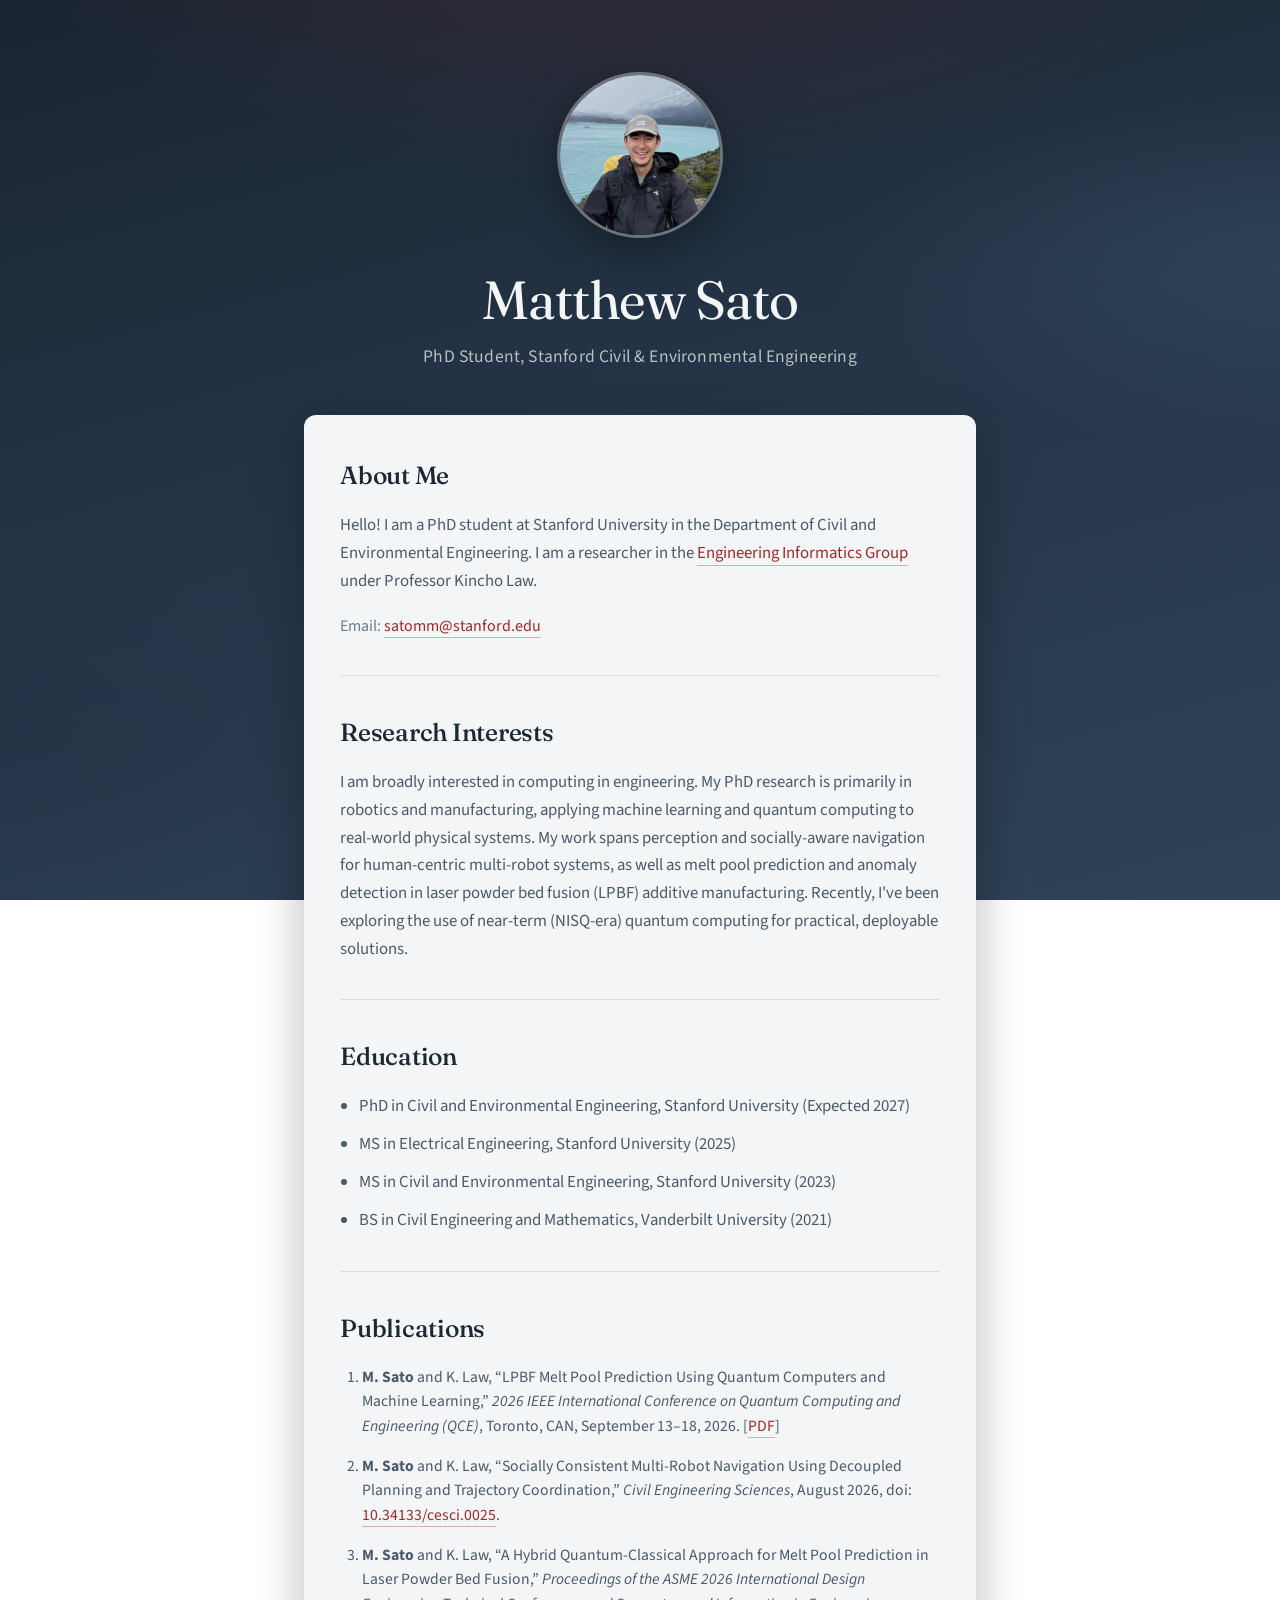
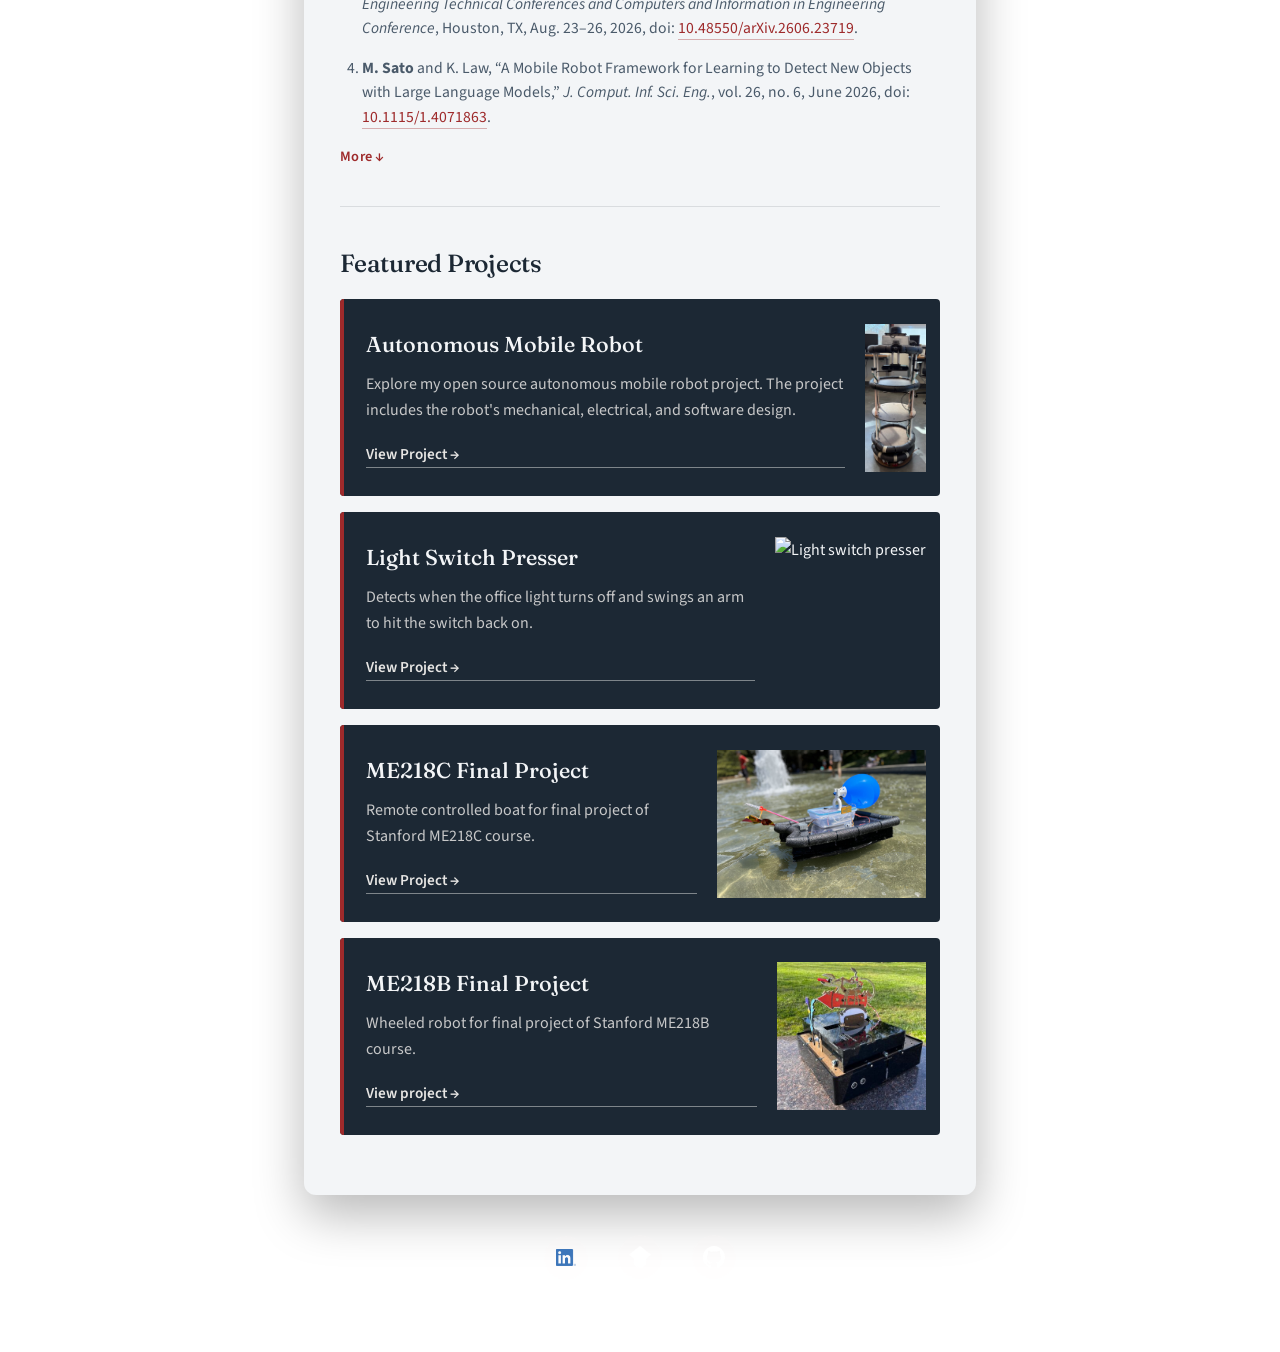
==== index.html @ 6cbc5a17 "Update with journal doi" ====
<!DOCTYPE html>
<html lang="en">
<head>
    <meta charset="UTF-8">
    <meta name="viewport" content="width=device-width, initial-scale=1.0">
    <title>Matthew Sato</title>
    <link rel="preconnect" href="https://fonts.googleapis.com">
    <link rel="preconnect" href="https://fonts.gstatic.com" crossorigin>
    <link href="https://fonts.googleapis.com/css2?family=Fraunces:opsz,wght@9..144,400;9..144,500&family=Source+Sans+3:wght@400;500;600;700&display=swap" rel="stylesheet">
    <link rel="stylesheet" href="styles.css">
</head>
<body>
    <div class="container">
        <header class="header">
            <img class="profile-photo"
                 src="images/sato-480.jpg"
                 srcset="images/sato-320.jpg 2x, images/sato-480.jpg 3x"
                 width="160"
                 height="160"
                 alt="Matthew Sato">
            <h1>Matthew Sato</h1>
            <p class="subtitle">PhD Student, Stanford Civil &amp; Environmental Engineering</p>
        </header>

        <div class="panel">
            <section class="about">
                <h2>About Me</h2>
                <p>Hello! I am a PhD student at Stanford University in the Department of Civil and Environmental Engineering. I am a researcher in the <a href="https://eil.stanford.edu/" target="_blank" rel="noopener noreferrer">Engineering Informatics Group</a> under Professor Kincho Law.</p>
                <p class="contact">Email: <a href="mailto:satomm@stanford.edu">satomm@stanford.edu</a></p>
            </section>

            <section class="about">
                <h2>Research Interests</h2>
                <p>
                    I am broadly interested in computing in engineering. My PhD research is primarily in robotics and manufacturing, applying machine learning and quantum computing to real-world physical systems. My work spans perception and socially-aware navigation for human-centric multi-robot systems, as well as melt pool prediction and anomaly detection in laser powder bed fusion (LPBF) additive manufacturing. Recently, I've been exploring the use of near-term (NISQ-era) quantum computing for practical, deployable solutions.
                </p>
            </section>

            <section class="about">
                <h2>Education</h2>
                <ul>
                    <li>PhD in Civil and Environmental Engineering, Stanford University (Expected 2027)</li>
                    <li>MS in Electrical Engineering, Stanford University (2025)</li>
                    <li>MS in Civil and Environmental Engineering, Stanford University (2023)</li>
                    <li>BS in Civil Engineering and Mathematics, Vanderbilt University (2021)</li>
                </ul>
            </section>

            <details class="publications">
                <summary>
                    <span class="publications-title">Publications</span>
                    <span class="publication-preview">
                        <ol>
                            <li><strong>M. Sato</strong> and K. Law, “LPBF Melt Pool Prediction Using Quantum Computers and Machine Learning,” <em>2026 IEEE International Conference on Quantum Computing and Engineering (QCE)</em>, Toronto, CAN, September 13–18, 2026. [<a href="https://eil.stanford.edu/sites/g/files/sbiybj34491/files/media/file/lpbf_quantum_preprint.pdf" target="_blank" rel="noopener noreferrer">PDF</a>]</li>
                            <li><strong>M. Sato</strong> and K. Law, “Socially Consistent Multi-Robot Navigation Using Decoupled Planning and Trajectory Coordination,” <em>Civil Engineering Sciences</em>, August 2026, doi: <a href="https://doi.org/10.34133/cesci.0025" target="_blank" rel="noopener noreferrer">10.34133/cesci.0025</a>.</li>
                            <li><strong>M. Sato</strong> and K. Law, “A Hybrid Quantum-Classical Approach for Melt Pool Prediction in Laser Powder Bed Fusion,” <em>Proceedings of the ASME 2026 International Design Engineering Technical Conferences and Computers and Information in Engineering Conference</em>, Houston, TX, Aug. 23–26, 2026, doi: <a href="https://doi.org/10.48550/arXiv.2606.23719" target="_blank" rel="noopener noreferrer">10.48550/arXiv.2606.23719</a>.</li>
                            <li><strong>M. Sato</strong> and K. Law, “A Mobile Robot Framework for Learning to Detect New Objects with Large Language Models,” <em>J. Comput. Inf. Sci. Eng.</em>, vol. 26, no. 6, June 2026, doi: <a href="https://doi.org/10.1115/1.4071863" target="_blank" rel="noopener noreferrer">10.1115/1.4071863</a>.</li>

                        </ol>
                    </span>
                    <span class="more-indicator">More</span>
                </summary>
                <ol>
                    <li><strong>M. Sato</strong> and K. Law, “LPBF Melt Pool Prediction Using Quantum Computers and Machine Learning,” <em>2026 IEEE International Conference on Quantum Computing and Engineering (QCE)</em>, Toronto, CAN, September 13–18, 2026. [<a href="https://eil.stanford.edu/sites/g/files/sbiybj34491/files/media/file/lpbf_quantum_preprint.pdf" target="_blank" rel="noopener noreferrer">PDF</a>]</li>
                    <li><strong>M. Sato</strong> and K. Law, “Socially Consistent Multi-Robot Navigation Using Decoupled Planning and Trajectory Coordination,” <em>Civil Engineering Sciences</em>, August 2026, doi: <a href="https://doi.org/10.34133/cesci.0025" target="_blank" rel="noopener noreferrer">10.34133/cesci.0025</a>.</li>
                    <li><strong>M. Sato</strong> and K. Law, “A Hybrid Quantum-Classical Approach for Melt Pool Prediction in Laser Powder Bed Fusion,” <em>Proceedings of the ASME 2026 International Design Engineering Technical Conferences and Computers and Information in Engineering Conference</em>, Houston, TX, Aug. 23–26, 2026, doi: <a href="https://doi.org/10.48550/arXiv.2606.23719" target="_blank" rel="noopener noreferrer">10.48550/arXiv.2606.23719</a>.</li>
                    <li><strong>M. Sato</strong> and K. Law, “A Mobile Robot Framework for Learning to Detect New Objects with Large Language Models,” <em>J. Comput. Inf. Sci. Eng.</em>, vol. 26, no. 6, June 2026, doi: <a href="https://doi.org/10.1115/1.4071863" target="_blank" rel="noopener noreferrer">10.1115/1.4071863</a>.</li>
                    <li><strong>M. Sato</strong> and K. Law, “A Mobile Robot Framework for Learning to Detect New Objects with Large Language Models,” <em>Proceedings of the ASME 2025 International Design Engineering Technical Conferences and Computers and Information in Engineering Conference</em>, Anaheim, CA, Aug. 17–20, 2025, doi: <a href="https://doi.org/10.1115/DETC2025-164474" target="_blank" rel="noopener noreferrer">10.1115/DETC2025-164474</a>.</li>
                    <li><strong>M. Sato</strong>, V. Wong, H. Yeung, P. Witherell, and K. Law, “Identification and Interpretation of Melt Pool Shapes in Laser Powder Bed Fusion with Machine Learning,” <em>Smart and Sustainable Manufacturing Systems</em>, vol. 8, no. 1, Apr. 2024, doi: <a href="https://doi.org/10.1520/SSMS20230035" target="_blank" rel="noopener noreferrer">10.1520/SSMS20230035</a>.</li>
                    <li><strong>M. Sato</strong>, V. Wong, K. Law, H. Yeung, P. Witherell, “Explainability of Laser Powder Bed Fusion Melt Pool Classification Using Deep Learning,” <em>Proceedings of the ASME 2023 International Design Engineering Technical Conferences and Computers and Information in Engineering Conference</em>, Boston, MA, Aug. 20–23, 2023, doi: <a href="https://doi.org/10.1115/DETC2023-109137" target="_blank" rel="noopener noreferrer">10.1115/DETC2023-109137</a>.</li>
                    <li><strong>M. Sato</strong>, V. Wong, K. Law, H. Yeung, Z. Yang, B. Lane, and P. Witherell, “Anomaly Detection of Laser Powder Bed Fusion Melt Pool Images Using Combined Unsupervised and Supervised Learning Methods,” <em>Proceedings of the ASME 2022 International Design Engineering Technical Conferences and Computers and Information in Engineering Conference</em>, St. Louis, MO, Aug. 14–17, 2022, doi: <a href="https://doi.org/10.1115/DETC2022-88313" target="_blank" rel="noopener noreferrer">10.1115/DETC2022-88313</a>.</li>
                    <li>P. Nath, <strong>M. Sato</strong>, P. Karve, and S. Mahadevan, “Multi-fidelity Modeling for Uncertainty Quantification in Laser Powder Bed Fusion Additive Manufacturing,” <em>Integrating Materials and Manufacturing Innovation</em>, vol. 11, no. 2, pp. 256–275, 2022, doi: <a href="https://doi.org/10.1007/s40192-022-00260-9" target="_blank" rel="noopener noreferrer">10.1007/s40192-022-00260-9</a>.</li>
                    <li>B. Kapusuzoglu, P. Nath, <strong>M. Sato</strong>, S. Mahadevan, and P. Witherell, “Multi-Objective Optimization Under Uncertainty of Part Quality in Fused Filament Fabrication,” <em>ASCE-ASME J Risk and Uncert in Engrg Sys Part B Mech Engrg</em>, vol. 8, no. 1, Jan. 2022, doi: <a href="https://doi.org/10.1115/1.4053181" target="_blank" rel="noopener noreferrer">10.1115/1.4053181</a>.</li>
                    <li>B. Kapusuzoglu, <strong>M. Sato</strong>, S. Mahadevan, and P. Witherell, “Process Optimization Under Uncertainty for Improving the Bond Quality of Polymer Filaments in Fused Filament Fabrication,” <em>Journal of Manufacturing Science and Engineering</em>, vol. 143, no. 2, Oct. 2020, doi: <a href="https://doi.org/10.1115/1.4048073" target="_blank" rel="noopener noreferrer">10.1115/1.4048073</a>.</li>
                </ol>
                <button type="button" class="less-toggle">Less ↑</button>
            </details>

            <section class="projects">
                <h2>Featured Projects</h2>
                <div class="project-card">
                    <div class="project-card-body">
                        <h3>Autonomous Mobile Robot</h3>
                        <p>Explore my open source autonomous mobile robot project. The project includes the robot's mechanical, electrical, and software design.</p>
                        <a href="./mattbot/index.html" class="project-link">View Project →</a>
                    </div>
                    <div class="project-preview-wrap">
                        <img class="project-preview" src="images/robot.png" alt="Autonomous mobile robot">
                    </div>
                </div>
                <div class="project-card">
                    <div class="project-card-body">
                        <h3>Light Switch Presser</h3>
                        <p>Detects when the office light turns off and swings an arm to hit the switch back on.</p>
                        <a href="https://github.com/satomm1/light-switch-presser" class="project-link" target="_blank" rel="noopener noreferrer">View Project →</a>
                    </div>
                    <div class="project-preview-wrap">
                        <img class="project-preview" src="images/light_demo.gif" alt="Light switch presser">
                    </div>
                </div>
                <div class="project-card">
                    <div class="project-card-body">
                        <h3>ME218C Final Project</h3>
                        <p>Remote controlled boat for final project of Stanford ME218C course.</p>
                        <a href="https://raveraft.weebly.com/" class="project-link" target="_blank" rel="noopener noreferrer">View Project →</a>
                    </div>
                    <div class="project-preview-wrap">
                        <img class="project-preview" src="images/rc_boat.jpg" alt="Remote controlled boat">
                    </div>
                </div>
                <div class="project-card">
                    <div class="project-card-body">
                        <h3>ME218B Final Project</h3>
                        <p>Wheeled robot for final project of Stanford ME218B course.</p>
                        <a href="https://reporoadrunna.weebly.com/" class="project-link" target="_blank" rel="noopener noreferrer">View project →</a>
                    </div>
                    <div class="project-preview-wrap">
                        <img class="project-preview" src="images/me218b.jpg" alt="Wheeled robot">
                    </div>
                </div>
            </section>
        </div>

        <section class="social-links">
            <a href="https://www.linkedin.com/in/matthew-sato-4ab47514b" title="LinkedIn" target="_blank" rel="noopener noreferrer"><img src="images/LI-In-Bug.png" alt="LinkedIn"></a>
            <a href="https://scholar.google.com/citations?user=rNj6LR4AAAAJ&hl=en" title="Google Scholar" target="_blank" rel="noopener noreferrer"><img src="images/scholar.png" alt="Google Scholar"></a>
            <a href="https://github.com/satomm1" title="GitHub" target="_blank" rel="noopener noreferrer"><img src="images/github.svg" alt="GitHub"></a>
        </section>
    </div>
    <script>
        document.querySelector('.less-toggle').addEventListener('click', function () {
            const details = this.closest('details');
            details.open = false;
            details.scrollIntoView({ block: 'start' });
        });
        document.querySelectorAll('.publications summary a').forEach(function (link) {
            link.addEventListener('click', function (e) {
                e.preventDefault();
                e.stopPropagation();
                window.open(link.href, '_blank', 'noopener,noreferrer');
            });
        });
    </script>
</body>
</html>
---- styles.css ----
:root {
    --bg-deep: #1a2430;
    --bg-mid: #243447;
    --bg-lift: #2f4258;
    --ink: #1c2834;
    --ink-soft: #4a5a6a;
    --ink-faint: #6b7c8c;
    --paper: #f3f5f7;
    --paper-edge: rgba(255, 255, 255, 0.08);
    --accent: #9e2a2b;
    --accent-soft: #c44536;
    --accent-wash: rgba(158, 42, 43, 0.08);
    --line: rgba(28, 40, 52, 0.12);
    --font-display: "Fraunces", Georgia, serif;
    --font-body: "Source Sans 3", "Segoe UI", sans-serif;
    --radius: 4px;
    --max: 720px;
}

* {
    margin: 0;
    padding: 0;
    box-sizing: border-box;
}

html {
    scroll-behavior: smooth;
}

body {
    font-family: var(--font-body);
    line-height: 1.65;
    color: var(--ink);
    min-height: 100vh;
    background:
        radial-gradient(ellipse 90% 55% at 50% -10%, rgba(158, 42, 43, 0.18), transparent 55%),
        radial-gradient(ellipse 70% 40% at 100% 30%, rgba(47, 66, 88, 0.9), transparent 50%),
        radial-gradient(ellipse 60% 50% at 0% 80%, rgba(36, 52, 71, 0.8), transparent 45%),
        linear-gradient(165deg, var(--bg-deep) 0%, var(--bg-mid) 45%, var(--bg-lift) 100%);
    background-attachment: fixed;
}

.container {
    max-width: var(--max);
    margin: 0 auto;
    padding: 3.5rem 1.5rem 4rem;
}

/* Hero sits on the atmosphere - no card */
.header {
    text-align: center;
    padding: 1rem 0 2.75rem;
    animation: rise 0.8s ease-out both;
}

.header .profile-photo {
    width: 160px;
    height: 160px;
    box-sizing: content-box;
    object-fit: cover;
    object-position: center center;
    border-radius: 50%;
    margin-bottom: 1.5rem;
    border: 3px solid rgba(247, 245, 242, 0.35);
    box-shadow: 0 12px 40px rgba(0, 0, 0, 0.35);
}

.header h1 {
    font-family: var(--font-display);
    color: var(--paper);
    font-size: clamp(2.4rem, 6vw, 3.35rem);
    font-weight: 400;
    letter-spacing: -0.02em;
    line-height: 1.15;
    margin-bottom: 0.65rem;
}

.header .subtitle {
    color: rgba(247, 245, 242, 0.72);
    font-size: 1.1rem;
    font-weight: 400;
    letter-spacing: 0.01em;
}

/* One continuous content surface */
.panel {
    background: var(--paper);
    border-radius: 12px;
    padding: 2.5rem 2.25rem 2.75rem;
    box-shadow: 0 20px 50px rgba(0, 0, 0, 0.28);
    animation: rise 0.8s ease-out 0.12s both;
}

.panel section + section,
.panel details + section,
.panel section + details {
    margin-top: 2.25rem;
    padding-top: 2.25rem;
    border-top: 1px solid var(--line);
}

.panel h2 {
    font-family: var(--font-display);
    color: var(--ink);
    font-size: 1.55rem;
    font-weight: 500;
    margin-bottom: 1rem;
    letter-spacing: -0.01em;
}

.panel p {
    color: var(--ink-soft);
    font-size: 1.05rem;
    max-width: 38rem;
}

.panel p + p {
    margin-top: 0.9rem;
}

.panel a {
    color: var(--accent);
    text-decoration: none;
    border-bottom: 1px solid rgba(158, 42, 43, 0.35);
    transition: color 0.2s ease, border-color 0.2s ease;
}

.panel a:hover {
    color: var(--accent-soft);
    border-bottom-color: var(--accent-soft);
}

.about .contact {
    margin-top: 1.1rem;
    font-size: 1rem;
    color: var(--ink-faint);
}

.panel ul {
    color: var(--ink-soft);
    font-size: 1.05rem;
    padding-left: 1.2rem;
}

.panel li {
    margin-bottom: 0.65rem;
}

.panel li:last-child {
    margin-bottom: 0;
}

/* Publications */
.publications summary {
    cursor: pointer;
    list-style: none;
    user-select: none;
}

.publications summary::-webkit-details-marker {
    display: none;
}

.publications-title {
    display: block;
    font-family: var(--font-display);
    font-size: 1.55rem;
    font-weight: 500;
    color: var(--ink);
    margin-bottom: 1rem;
    letter-spacing: -0.01em;
}

.publication-preview {
    display: block;
    text-align: left;
}

.publication-preview ol,
.publications > ol {
    color: var(--ink-soft);
    font-size: 0.98rem;
    line-height: 1.55;
    margin: 0;
    padding-left: 1.35rem;
}

.publication-preview li {
    margin-bottom: 1rem;
}

.publication-preview li:last-child {
    margin-bottom: 0;
}

.publications > ol {
    margin-top: 0.25rem;
}

.publications > ol li {
    margin-bottom: 1rem;
}

.publications > ol li:last-child {
    margin-bottom: 0;
}

.publications em {
    font-style: italic;
}

.more-indicator {
    display: inline-block;
    margin-top: 1rem;
    font-size: 0.9rem;
    font-weight: 600;
    color: var(--accent);
    letter-spacing: 0.02em;
}

.more-indicator::after {
    content: " \2193";
}

.publications[open] .publication-preview,
.publications[open] .more-indicator {
    display: none;
}

.publications summary:hover .publications-title,
.publications summary:hover .more-indicator {
    color: var(--accent-soft);
}

.less-toggle {
    display: block;
    margin: 1.25rem 0 0;
    padding: 0;
    border: none;
    background: none;
    font-family: inherit;
    font-size: 0.9rem;
    font-weight: 600;
    color: var(--accent);
    cursor: pointer;
    letter-spacing: 0.02em;
}

.less-toggle:hover {
    color: var(--accent-soft);
}

/* Projects - accent aligned with system */
.project-card {
    display: grid;
    grid-template-columns: 1fr auto;
    align-items: center;
    background: var(--ink);
    color: var(--paper);
    padding: 0;
    border-radius: var(--radius);
    text-align: left;
    transition: transform 0.3s ease, box-shadow 0.3s ease, background 0.3s ease;
    margin-bottom: 1rem;
    position: relative;
    overflow: hidden;
}

.project-card-body {
    padding: 1.75rem 1.25rem 1.75rem 1.65rem;
    display: flex;
    flex-direction: column;
    justify-content: center;
    min-width: 0;
}

.project-preview-wrap {
    display: flex;
    align-items: center;
    justify-content: center;
    padding: 0.85rem 0.9rem 0.85rem 0;
}

.project-preview {
    display: block;
    width: auto;
    height: 148px;
    object-fit: contain;
}

.project-card::before {
    content: "";
    position: absolute;
    left: 0;
    top: 0;
    bottom: 0;
    width: 4px;
    background: var(--accent);
}

.project-card:hover {
    transform: translateY(-3px);
    box-shadow: 0 12px 28px rgba(0, 0, 0, 0.18);
    background: #243240;
}

.project-card h3 {
    font-family: var(--font-display);
    color: var(--paper);
    font-size: 1.35rem;
    font-weight: 500;
    margin-bottom: 0.5rem;
}

.project-card p {
    color: rgba(247, 245, 242, 0.78);
    margin-bottom: 1.15rem;
    font-size: 1rem;
}

.panel .project-link {
    display: inline-block;
    color: rgba(247, 245, 242, 0.92);
    padding: 0;
    text-decoration: none;
    border-bottom: 1px solid rgba(247, 245, 242, 0.45);
    font-weight: 600;
    font-size: 0.95rem;
    transition: color 0.2s ease, border-color 0.2s ease;
}

.panel .project-link:hover {
    color: #f0c4c0;
    border-bottom-color: #f0c4c0;
}

.other-projects {
    display: grid;
    grid-template-columns: 1fr 1fr;
    gap: 1rem;
}

.project-card-secondary {
    padding: 0.15rem 0;
    text-align: left;
    border: none;
    background: transparent;
}

.project-card-secondary h3 {
    color: var(--ink);
    font-family: var(--font-display);
    font-size: 1.1rem;
    margin-bottom: 0.25rem;
    font-weight: 500;
}

.project-card-secondary p {
    color: var(--ink-faint);
    font-size: 0.95rem;
    margin-bottom: 0.5rem;
}

.panel .project-link-secondary {
    color: var(--accent);
    font-size: 0.95rem;
    font-weight: 600;
    text-decoration: none;
    border-bottom: 1px solid rgba(158, 42, 43, 0.35);
}

.panel .project-link-secondary:hover {
    color: var(--accent-soft);
    border-bottom-color: var(--accent-soft);
}

/* Social - no card */
.social-links {
    text-align: center;
    margin-top: 2rem;
    padding: 0.5rem 0;
    animation: rise 0.8s ease-out 0.22s both;
}

.social-links a {
    display: inline-flex;
    align-items: center;
    justify-content: center;
    margin: 0 0.85rem;
    width: 44px;
    height: 44px;
    border-radius: 50%;
    background: rgba(247, 245, 242, 0.1);
    border: 1px solid var(--paper-edge);
    text-decoration: none;
    transition: transform 0.25s ease, background 0.25s ease, border-color 0.25s ease;
}

.social-links a:hover {
    transform: translateY(-3px);
    background: rgba(247, 245, 242, 0.2);
    border-color: rgba(247, 245, 242, 0.35);
}

.social-links img {
    width: 22px;
    height: 22px;
    max-width: none;
    object-fit: contain;
    /* Keep logos readable on dark atmosphere */
    filter: brightness(0) invert(1);
    opacity: 0.9;
}

.social-links a[title="LinkedIn"] img {
    /* LinkedIn blue bug - keep brand color */
    filter: none;
    width: 20px;
    height: 20px;
}

@keyframes rise {
    from {
        opacity: 0;
        transform: translateY(16px);
    }
    to {
        opacity: 1;
        transform: translateY(0);
    }
}

@media (prefers-reduced-motion: reduce) {
    .header,
    .panel,
    .social-links {
        animation: none;
    }

    .project-card,
    .social-links a {
        transition: none;
    }
}

@media (max-width: 768px) {
    .container {
        padding: 2rem 1rem 3rem;
    }

    .panel {
        padding: 1.75rem 1.35rem 2rem;
        border-radius: 10px;
    }

    .header {
        padding-bottom: 2rem;
    }

    .header .profile-photo {
        width: 132px;
        height: 132px;
    }

    .header .subtitle {
        font-size: 1rem;
    }

            .project-card {
                grid-template-columns: 1fr;
            }

            .project-preview-wrap {
                order: -1;
                padding: 1rem 1rem 0;
            }

            .project-preview {
                height: 180px;
                margin: 0 auto;
            }

            .other-projects {
                grid-template-columns: 1fr;
                gap: 1.25rem;
            }

    .social-links a {
        margin: 0 0.55rem;
    }
}
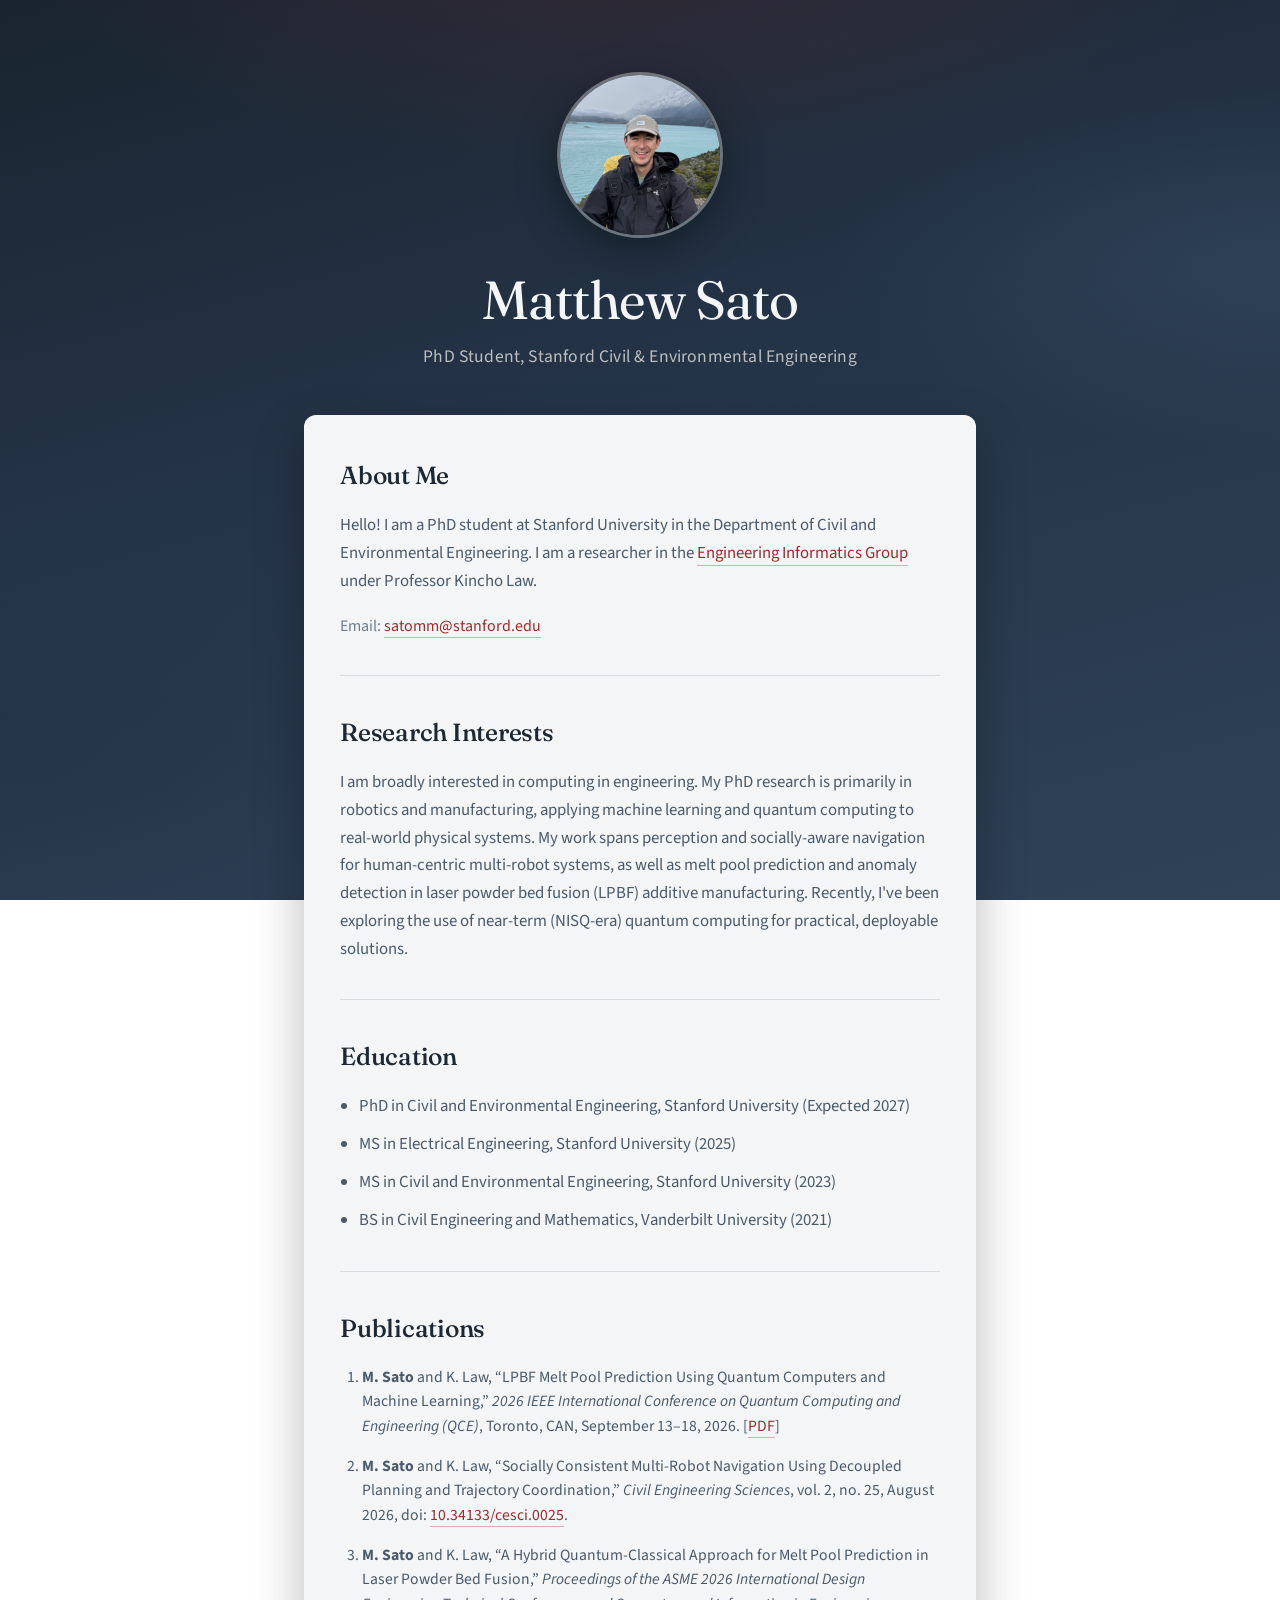
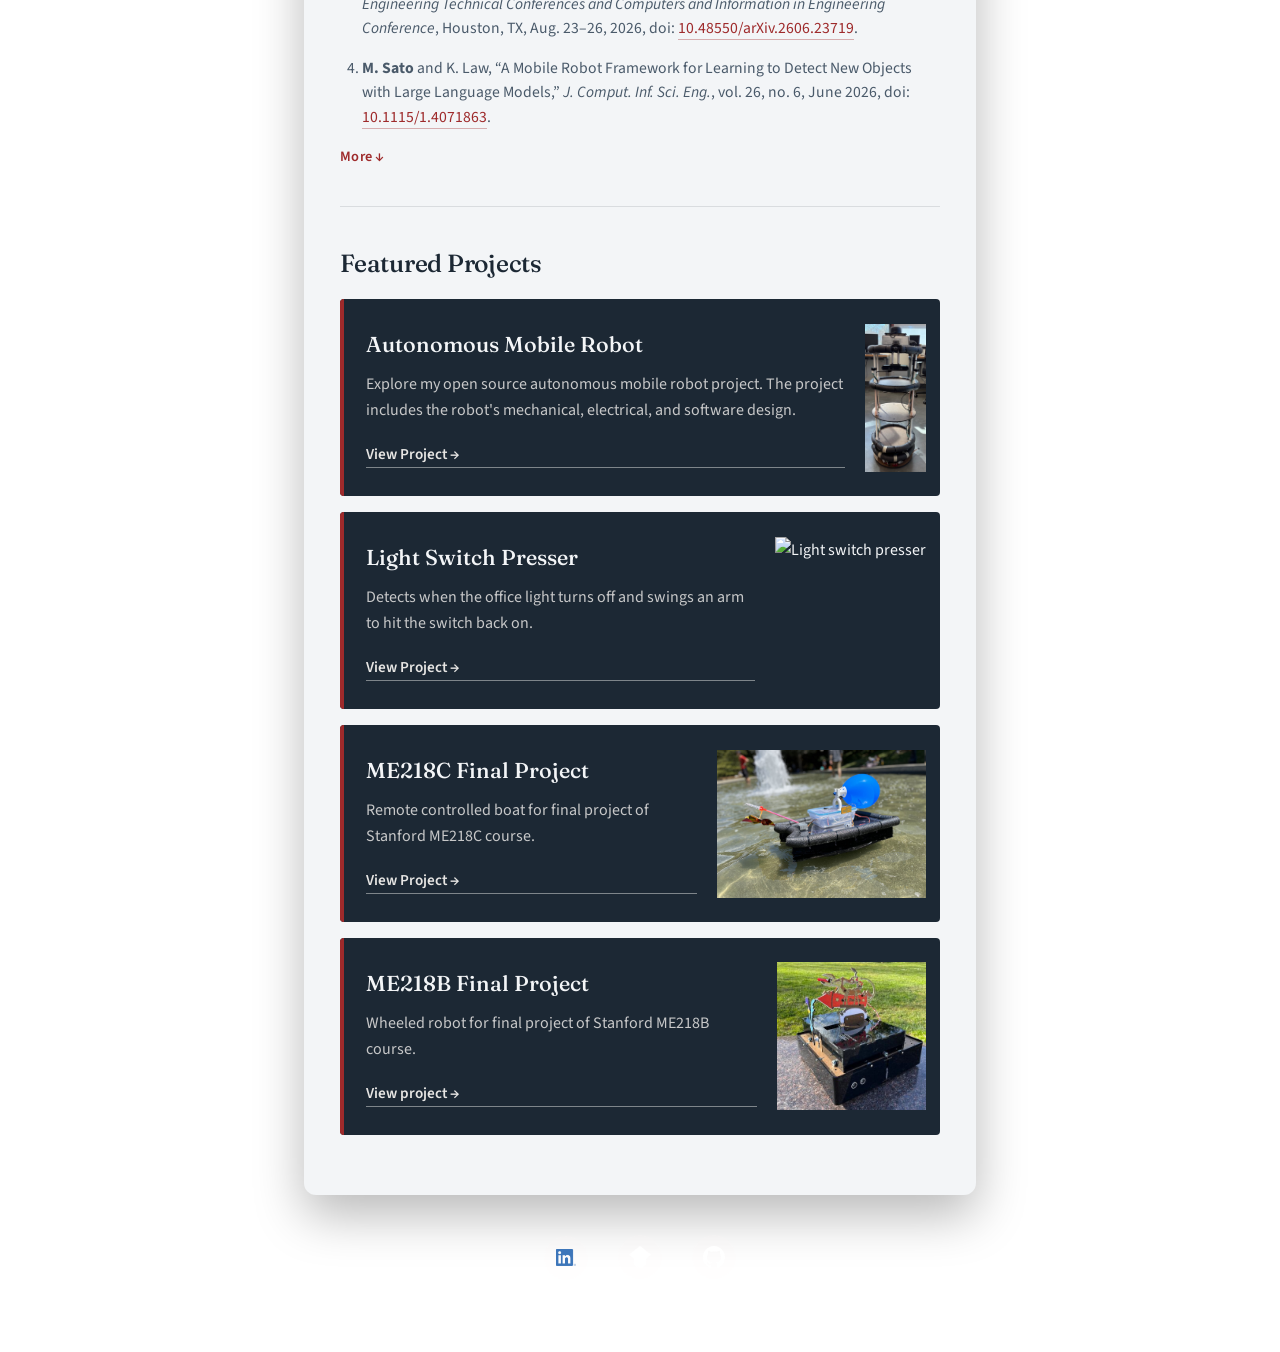
==== commit 0e42963a: "update vol/no" ====
--- a/index.html
+++ b/index.html
@@ -52,7 +52,7 @@
                     <span class="publication-preview">
                         <ol>
                             <li><strong>M. Sato</strong> and K. Law, “LPBF Melt Pool Prediction Using Quantum Computers and Machine Learning,” <em>2026 IEEE International Conference on Quantum Computing and Engineering (QCE)</em>, Toronto, CAN, September 13–18, 2026. [<a href="https://eil.stanford.edu/sites/g/files/sbiybj34491/files/media/file/lpbf_quantum_preprint.pdf" target="_blank" rel="noopener noreferrer">PDF</a>]</li>
-                            <li><strong>M. Sato</strong> and K. Law, “Socially Consistent Multi-Robot Navigation Using Decoupled Planning and Trajectory Coordination,” <em>Civil Engineering Sciences</em>, August 2026, doi: <a href="https://doi.org/10.34133/cesci.0025" target="_blank" rel="noopener noreferrer">10.34133/cesci.0025</a>.</li>
+                            <li><strong>M. Sato</strong> and K. Law, “Socially Consistent Multi-Robot Navigation Using Decoupled Planning and Trajectory Coordination,” <em>Civil Engineering Sciences</em>, vol. 2, no. 25, August 2026, doi: <a href="https://doi.org/10.34133/cesci.0025" target="_blank" rel="noopener noreferrer">10.34133/cesci.0025</a>.</li>
                             <li><strong>M. Sato</strong> and K. Law, “A Hybrid Quantum-Classical Approach for Melt Pool Prediction in Laser Powder Bed Fusion,” <em>Proceedings of the ASME 2026 International Design Engineering Technical Conferences and Computers and Information in Engineering Conference</em>, Houston, TX, Aug. 23–26, 2026, doi: <a href="https://doi.org/10.48550/arXiv.2606.23719" target="_blank" rel="noopener noreferrer">10.48550/arXiv.2606.23719</a>.</li>
                             <li><strong>M. Sato</strong> and K. Law, “A Mobile Robot Framework for Learning to Detect New Objects with Large Language Models,” <em>J. Comput. Inf. Sci. Eng.</em>, vol. 26, no. 6, June 2026, doi: <a href="https://doi.org/10.1115/1.4071863" target="_blank" rel="noopener noreferrer">10.1115/1.4071863</a>.</li>
 
@@ -62,7 +62,7 @@
                 </summary>
                 <ol>
                     <li><strong>M. Sato</strong> and K. Law, “LPBF Melt Pool Prediction Using Quantum Computers and Machine Learning,” <em>2026 IEEE International Conference on Quantum Computing and Engineering (QCE)</em>, Toronto, CAN, September 13–18, 2026. [<a href="https://eil.stanford.edu/sites/g/files/sbiybj34491/files/media/file/lpbf_quantum_preprint.pdf" target="_blank" rel="noopener noreferrer">PDF</a>]</li>
-                    <li><strong>M. Sato</strong> and K. Law, “Socially Consistent Multi-Robot Navigation Using Decoupled Planning and Trajectory Coordination,” <em>Civil Engineering Sciences</em>, August 2026, doi: <a href="https://doi.org/10.34133/cesci.0025" target="_blank" rel="noopener noreferrer">10.34133/cesci.0025</a>.</li>
+                    <li><strong>M. Sato</strong> and K. Law, “Socially Consistent Multi-Robot Navigation Using Decoupled Planning and Trajectory Coordination,” <em>Civil Engineering Sciences</em>, vol. 2, no. 25, August 2026, doi: <a href="https://doi.org/10.34133/cesci.0025" target="_blank" rel="noopener noreferrer">10.34133/cesci.0025</a>.</li>
                     <li><strong>M. Sato</strong> and K. Law, “A Hybrid Quantum-Classical Approach for Melt Pool Prediction in Laser Powder Bed Fusion,” <em>Proceedings of the ASME 2026 International Design Engineering Technical Conferences and Computers and Information in Engineering Conference</em>, Houston, TX, Aug. 23–26, 2026, doi: <a href="https://doi.org/10.48550/arXiv.2606.23719" target="_blank" rel="noopener noreferrer">10.48550/arXiv.2606.23719</a>.</li>
                     <li><strong>M. Sato</strong> and K. Law, “A Mobile Robot Framework for Learning to Detect New Objects with Large Language Models,” <em>J. Comput. Inf. Sci. Eng.</em>, vol. 26, no. 6, June 2026, doi: <a href="https://doi.org/10.1115/1.4071863" target="_blank" rel="noopener noreferrer">10.1115/1.4071863</a>.</li>
                     <li><strong>M. Sato</strong> and K. Law, “A Mobile Robot Framework for Learning to Detect New Objects with Large Language Models,” <em>Proceedings of the ASME 2025 International Design Engineering Technical Conferences and Computers and Information in Engineering Conference</em>, Anaheim, CA, Aug. 17–20, 2025, doi: <a href="https://doi.org/10.1115/DETC2025-164474" target="_blank" rel="noopener noreferrer">10.1115/DETC2025-164474</a>.</li>
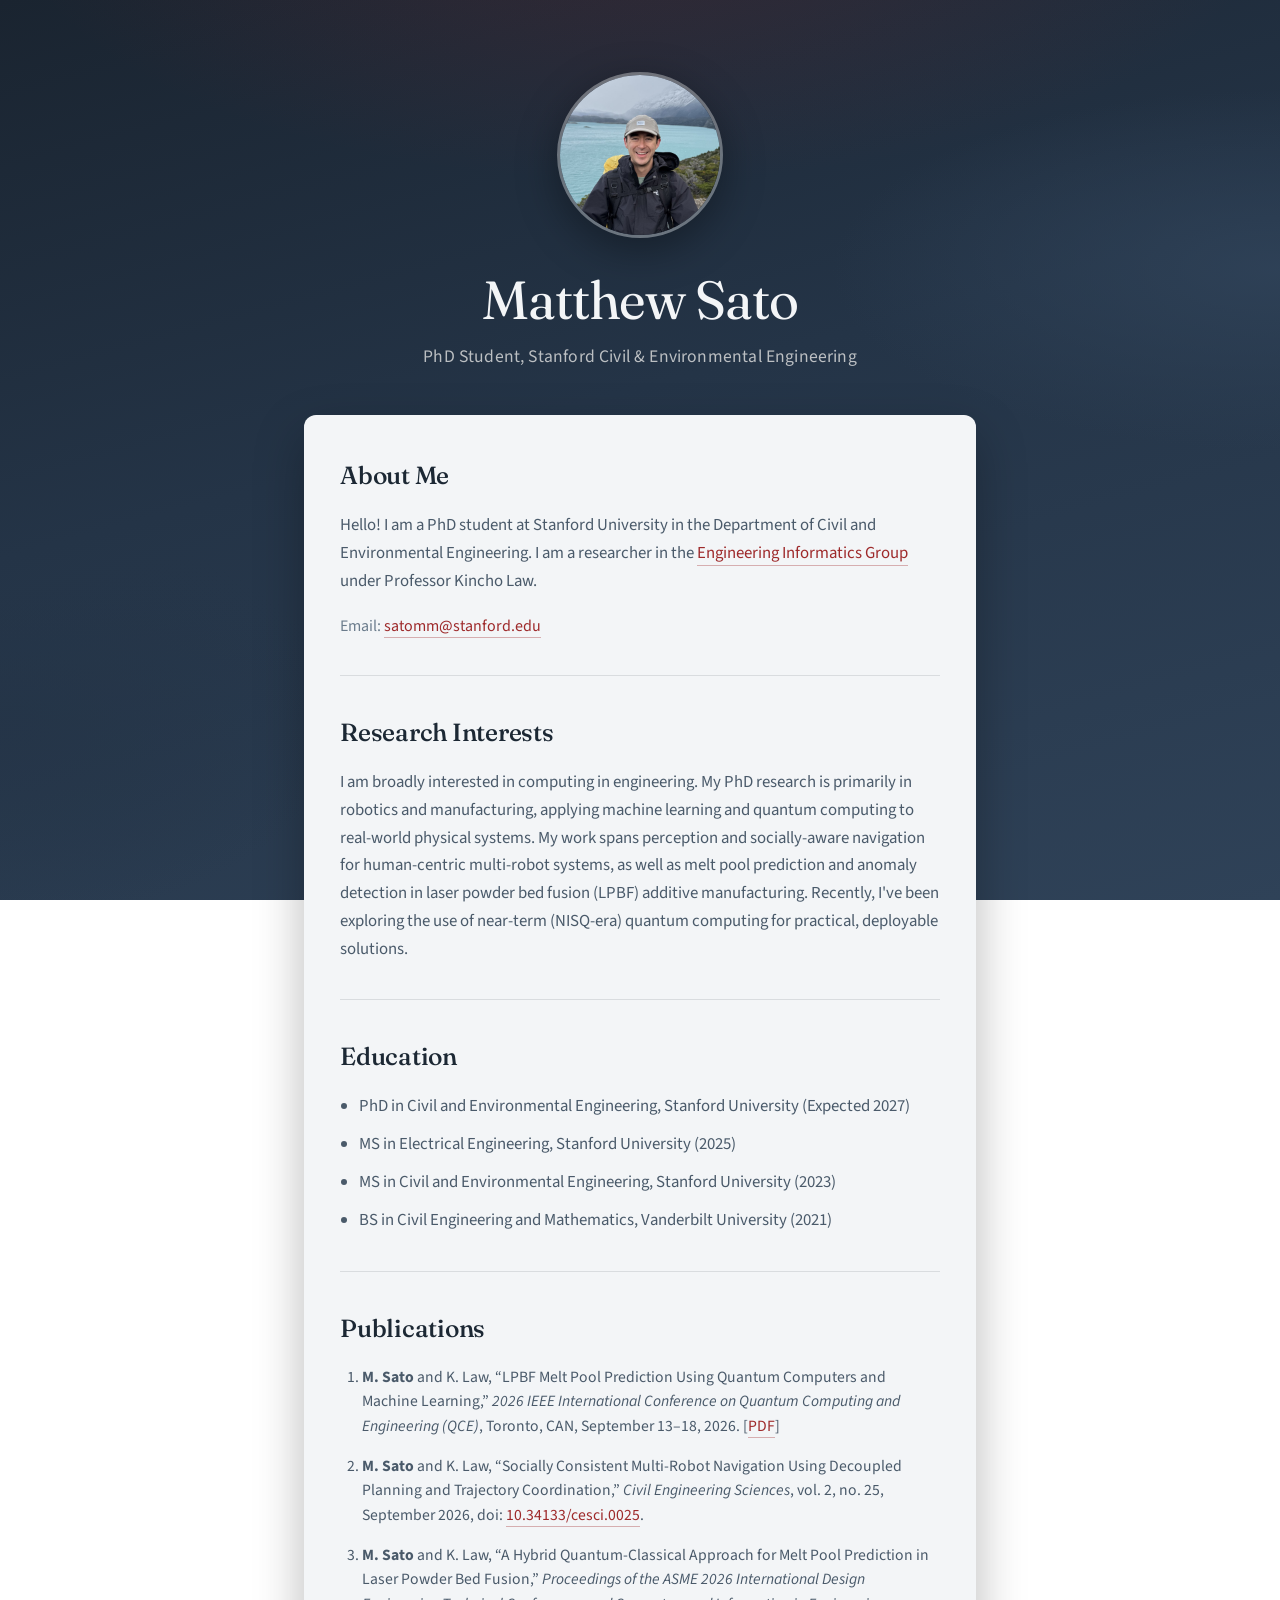
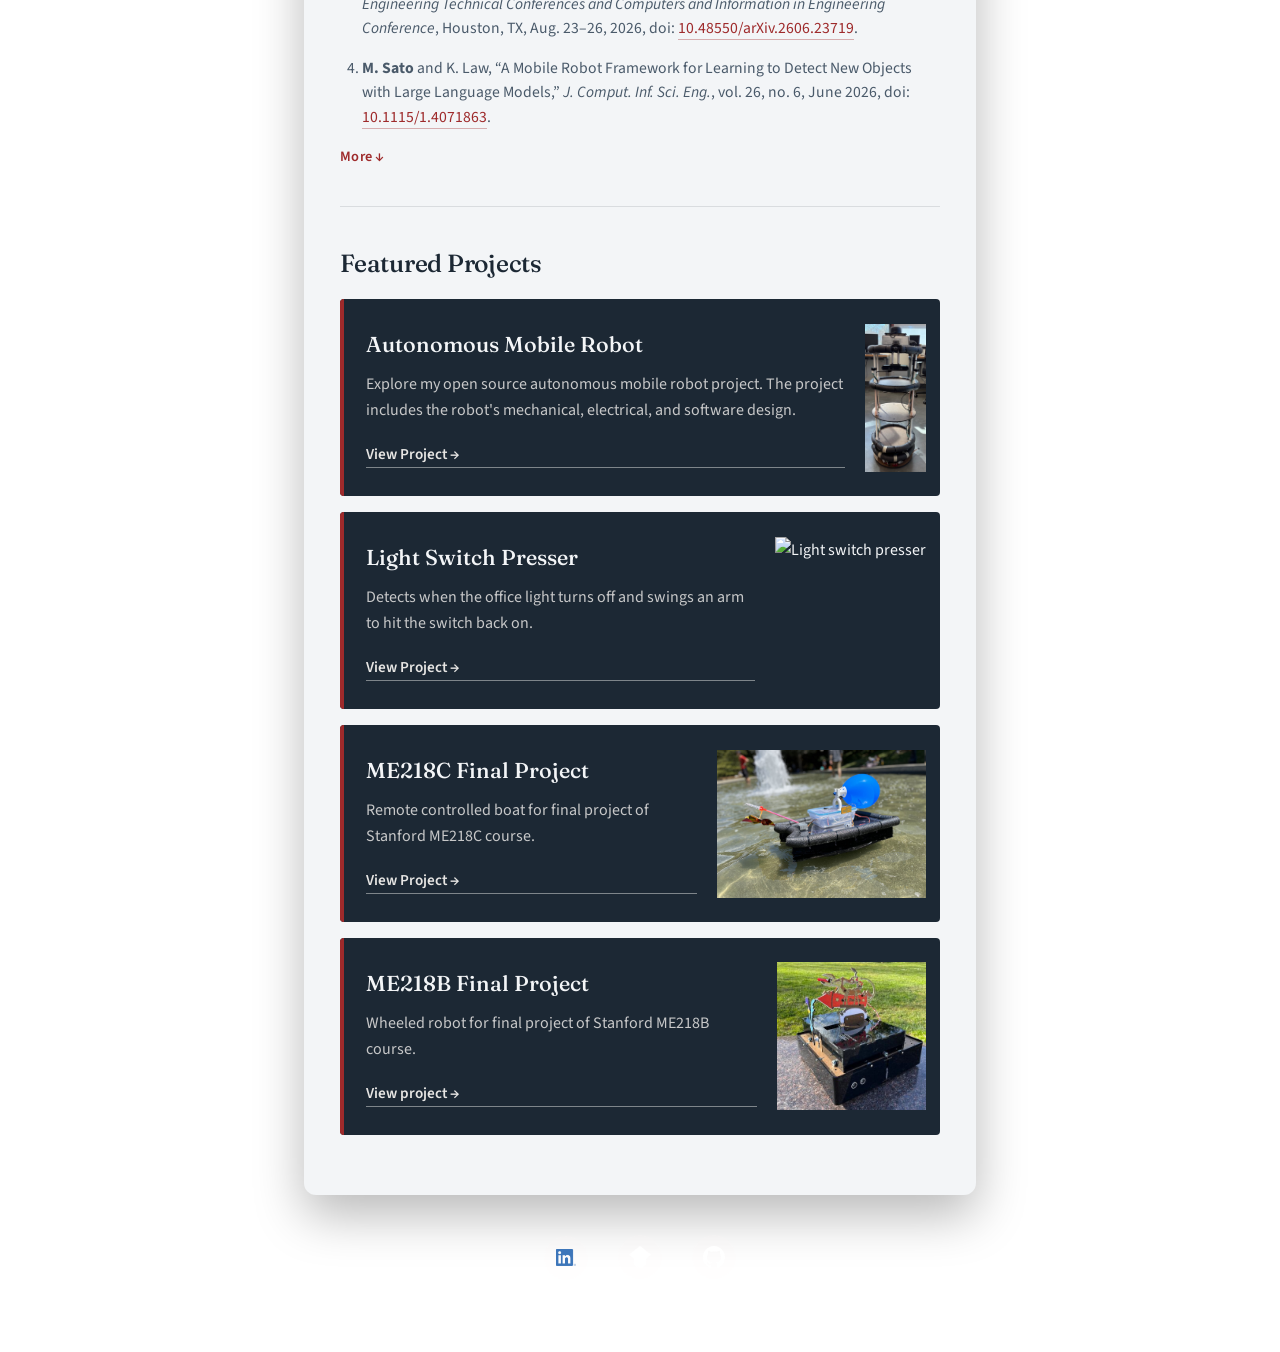
==== commit 4938b68c: "Update date" ====
--- a/index.html
+++ b/index.html
@@ -52,7 +52,7 @@
                     <span class="publication-preview">
                         <ol>
                             <li><strong>M. Sato</strong> and K. Law, “LPBF Melt Pool Prediction Using Quantum Computers and Machine Learning,” <em>2026 IEEE International Conference on Quantum Computing and Engineering (QCE)</em>, Toronto, CAN, September 13–18, 2026. [<a href="https://eil.stanford.edu/sites/g/files/sbiybj34491/files/media/file/lpbf_quantum_preprint.pdf" target="_blank" rel="noopener noreferrer">PDF</a>]</li>
-                            <li><strong>M. Sato</strong> and K. Law, “Socially Consistent Multi-Robot Navigation Using Decoupled Planning and Trajectory Coordination,” <em>Civil Engineering Sciences</em>, vol. 2, no. 25, August 2026, doi: <a href="https://doi.org/10.34133/cesci.0025" target="_blank" rel="noopener noreferrer">10.34133/cesci.0025</a>.</li>
+                            <li><strong>M. Sato</strong> and K. Law, “Socially Consistent Multi-Robot Navigation Using Decoupled Planning and Trajectory Coordination,” <em>Civil Engineering Sciences</em>, vol. 2, no. 25, September 2026, doi: <a href="https://doi.org/10.34133/cesci.0025" target="_blank" rel="noopener noreferrer">10.34133/cesci.0025</a>.</li>
                             <li><strong>M. Sato</strong> and K. Law, “A Hybrid Quantum-Classical Approach for Melt Pool Prediction in Laser Powder Bed Fusion,” <em>Proceedings of the ASME 2026 International Design Engineering Technical Conferences and Computers and Information in Engineering Conference</em>, Houston, TX, Aug. 23–26, 2026, doi: <a href="https://doi.org/10.48550/arXiv.2606.23719" target="_blank" rel="noopener noreferrer">10.48550/arXiv.2606.23719</a>.</li>
                             <li><strong>M. Sato</strong> and K. Law, “A Mobile Robot Framework for Learning to Detect New Objects with Large Language Models,” <em>J. Comput. Inf. Sci. Eng.</em>, vol. 26, no. 6, June 2026, doi: <a href="https://doi.org/10.1115/1.4071863" target="_blank" rel="noopener noreferrer">10.1115/1.4071863</a>.</li>
 
@@ -62,7 +62,7 @@
                 </summary>
                 <ol>
                     <li><strong>M. Sato</strong> and K. Law, “LPBF Melt Pool Prediction Using Quantum Computers and Machine Learning,” <em>2026 IEEE International Conference on Quantum Computing and Engineering (QCE)</em>, Toronto, CAN, September 13–18, 2026. [<a href="https://eil.stanford.edu/sites/g/files/sbiybj34491/files/media/file/lpbf_quantum_preprint.pdf" target="_blank" rel="noopener noreferrer">PDF</a>]</li>
-                    <li><strong>M. Sato</strong> and K. Law, “Socially Consistent Multi-Robot Navigation Using Decoupled Planning and Trajectory Coordination,” <em>Civil Engineering Sciences</em>, vol. 2, no. 25, August 2026, doi: <a href="https://doi.org/10.34133/cesci.0025" target="_blank" rel="noopener noreferrer">10.34133/cesci.0025</a>.</li>
+                    <li><strong>M. Sato</strong> and K. Law, “Socially Consistent Multi-Robot Navigation Using Decoupled Planning and Trajectory Coordination,” <em>Civil Engineering Sciences</em>, vol. 2, no. 25, September 2026, doi: <a href="https://doi.org/10.34133/cesci.0025" target="_blank" rel="noopener noreferrer">10.34133/cesci.0025</a>.</li>
                     <li><strong>M. Sato</strong> and K. Law, “A Hybrid Quantum-Classical Approach for Melt Pool Prediction in Laser Powder Bed Fusion,” <em>Proceedings of the ASME 2026 International Design Engineering Technical Conferences and Computers and Information in Engineering Conference</em>, Houston, TX, Aug. 23–26, 2026, doi: <a href="https://doi.org/10.48550/arXiv.2606.23719" target="_blank" rel="noopener noreferrer">10.48550/arXiv.2606.23719</a>.</li>
                     <li><strong>M. Sato</strong> and K. Law, “A Mobile Robot Framework for Learning to Detect New Objects with Large Language Models,” <em>J. Comput. Inf. Sci. Eng.</em>, vol. 26, no. 6, June 2026, doi: <a href="https://doi.org/10.1115/1.4071863" target="_blank" rel="noopener noreferrer">10.1115/1.4071863</a>.</li>
                     <li><strong>M. Sato</strong> and K. Law, “A Mobile Robot Framework for Learning to Detect New Objects with Large Language Models,” <em>Proceedings of the ASME 2025 International Design Engineering Technical Conferences and Computers and Information in Engineering Conference</em>, Anaheim, CA, Aug. 17–20, 2025, doi: <a href="https://doi.org/10.1115/DETC2025-164474" target="_blank" rel="noopener noreferrer">10.1115/DETC2025-164474</a>.</li>
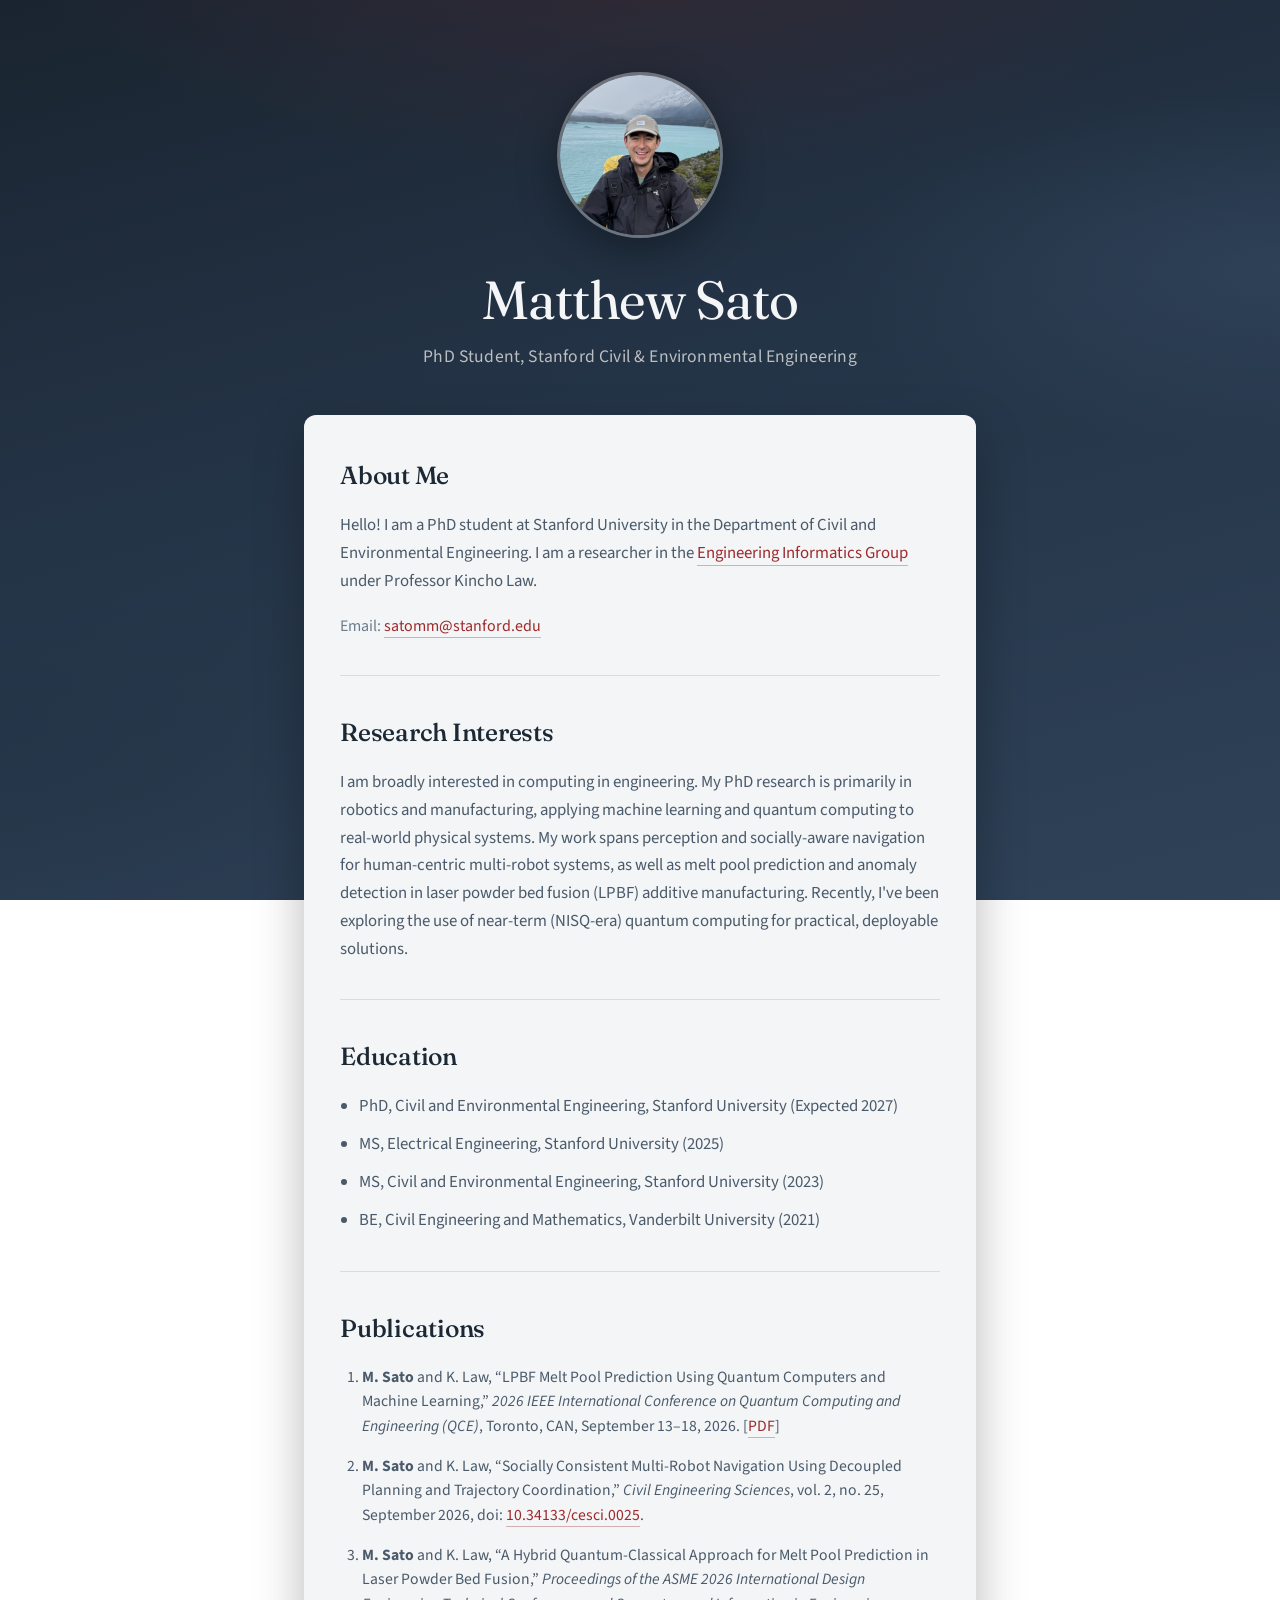
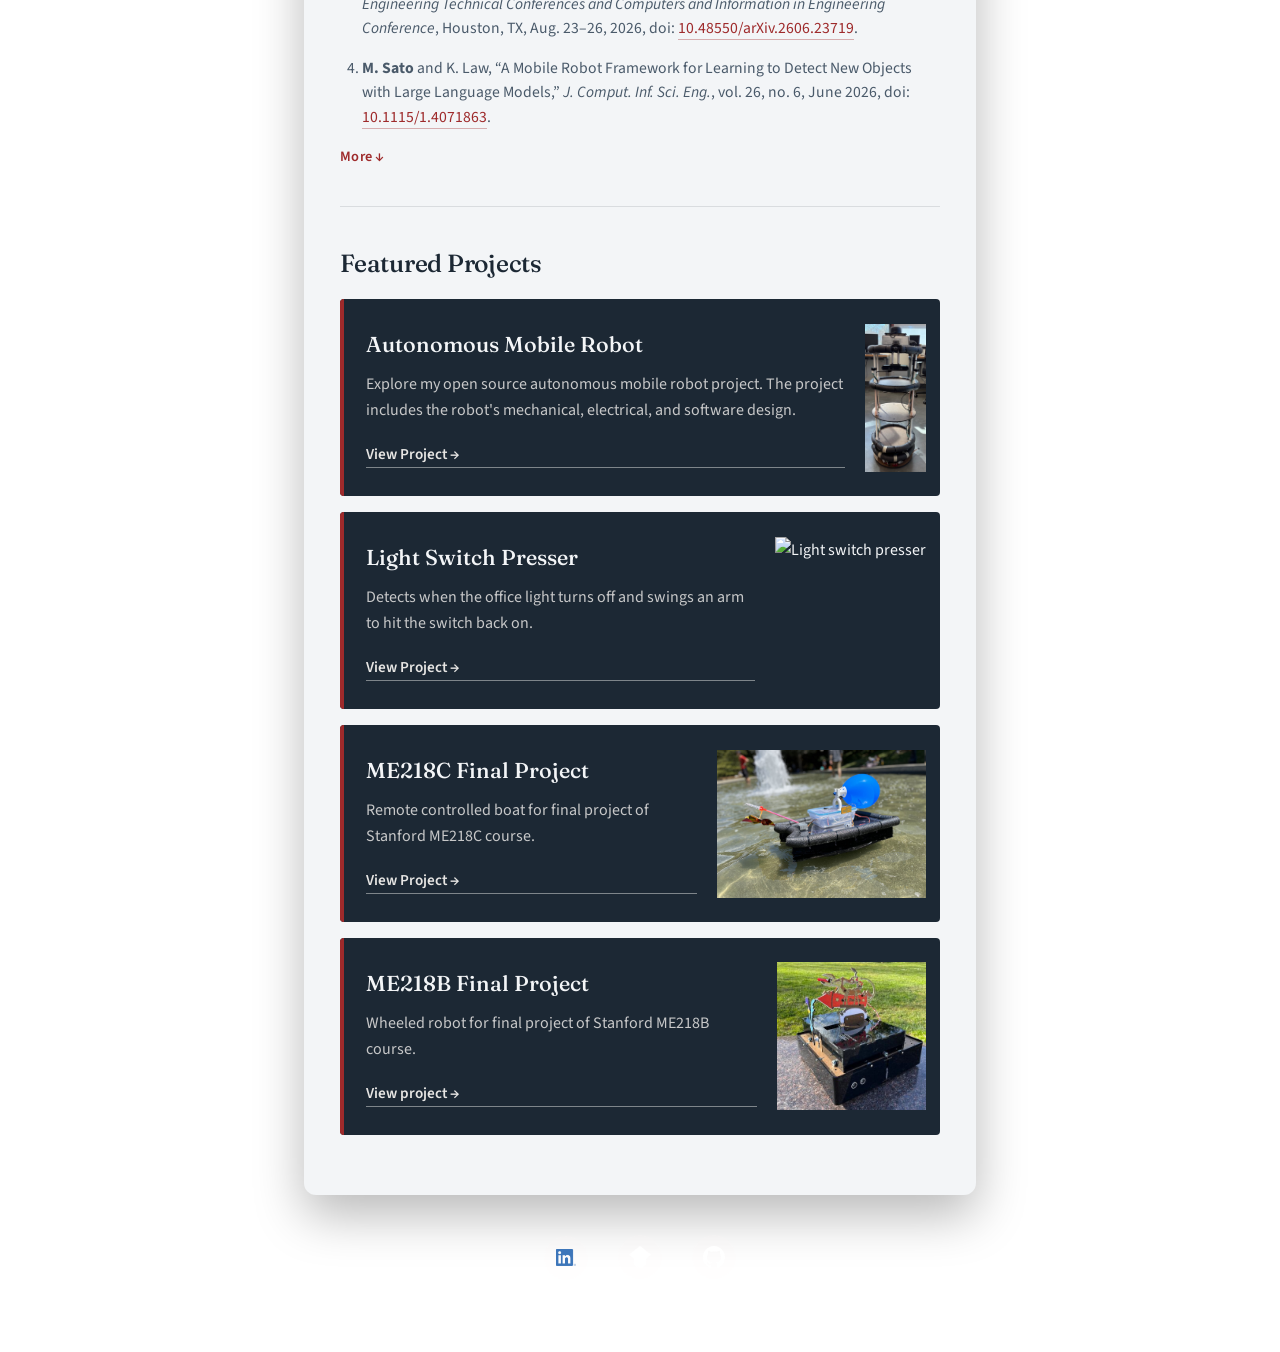
==== commit ff86e942: "Fix education" ====
--- a/index.html
+++ b/index.html
@@ -39,10 +39,10 @@
             <section class="about">
                 <h2>Education</h2>
                 <ul>
-                    <li>PhD in Civil and Environmental Engineering, Stanford University (Expected 2027)</li>
-                    <li>MS in Electrical Engineering, Stanford University (2025)</li>
-                    <li>MS in Civil and Environmental Engineering, Stanford University (2023)</li>
-                    <li>BS in Civil Engineering and Mathematics, Vanderbilt University (2021)</li>
+                    <li>PhD, Civil and Environmental Engineering, Stanford University (Expected 2027)</li>
+                    <li>MS, Electrical Engineering, Stanford University (2025)</li>
+                    <li>MS, Civil and Environmental Engineering, Stanford University (2023)</li>
+                    <li>BE, Civil Engineering and Mathematics, Vanderbilt University (2021)</li>
                 </ul>
             </section>
 
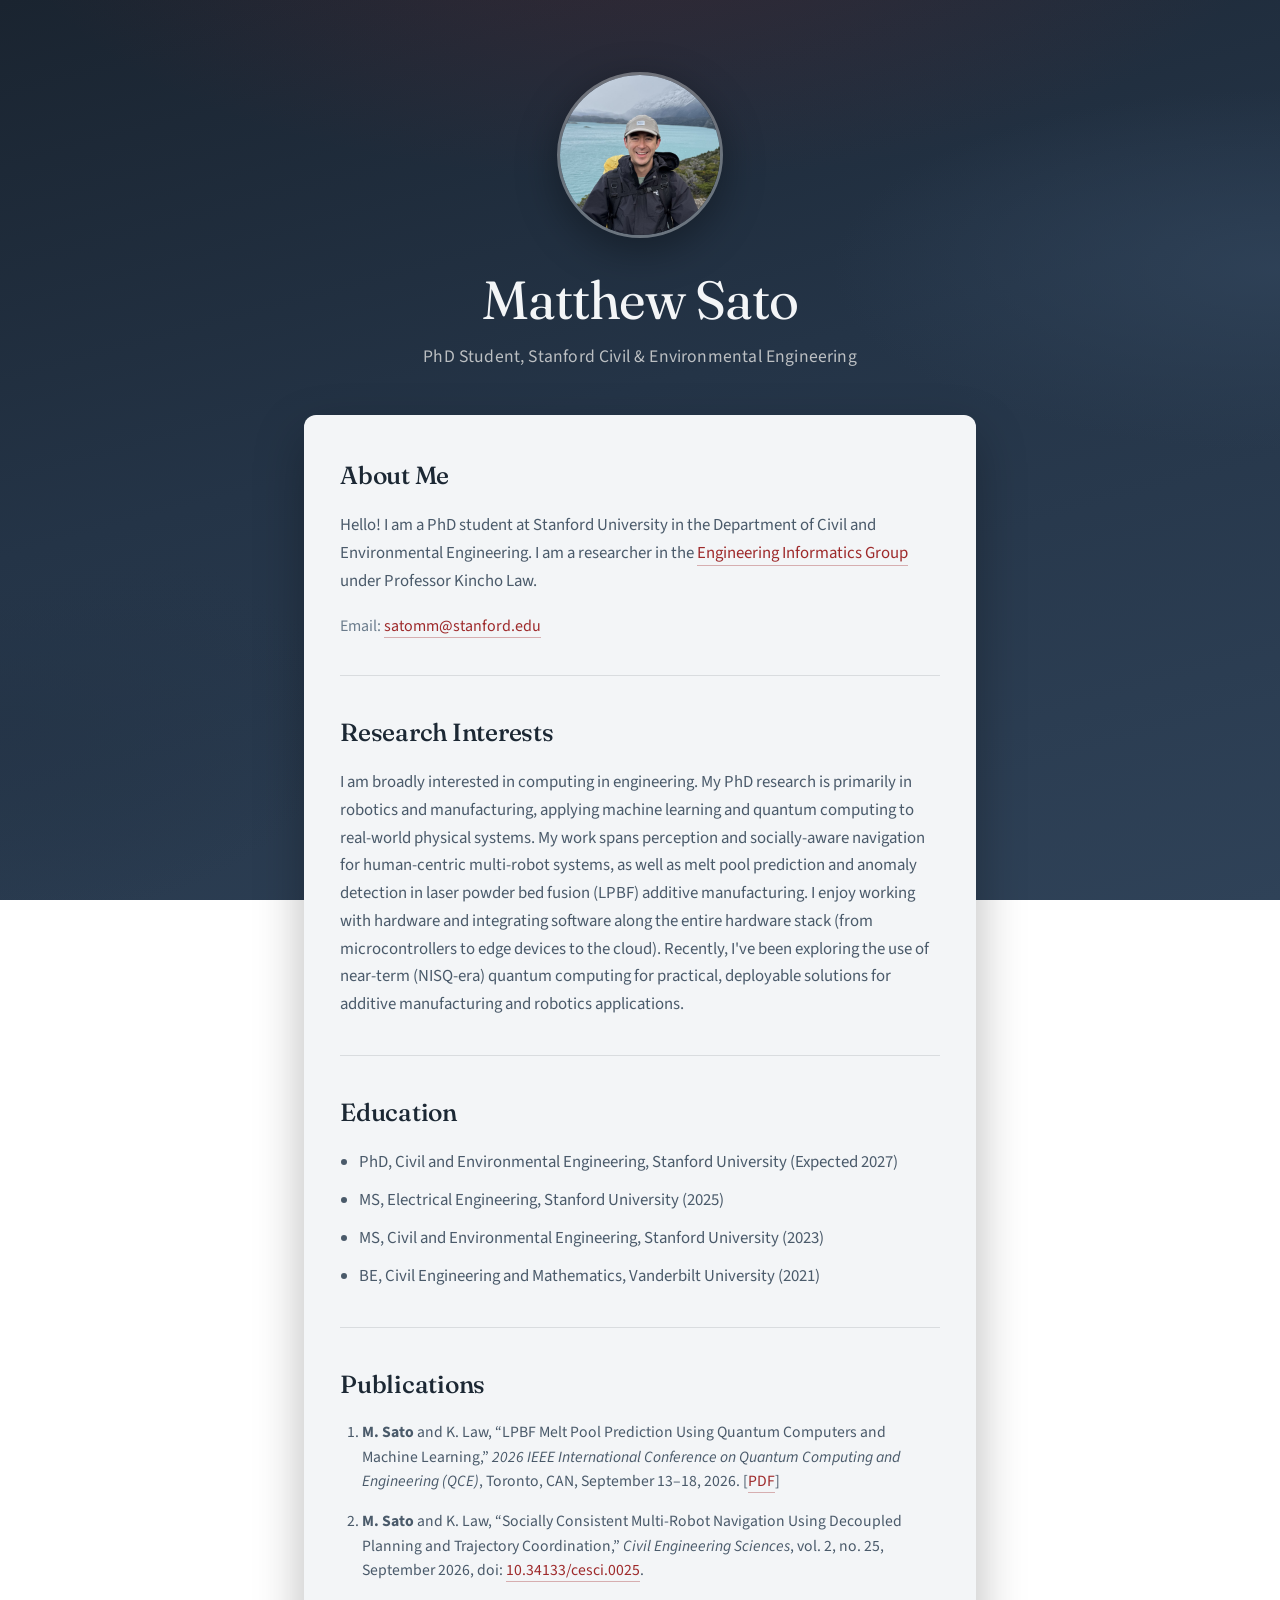
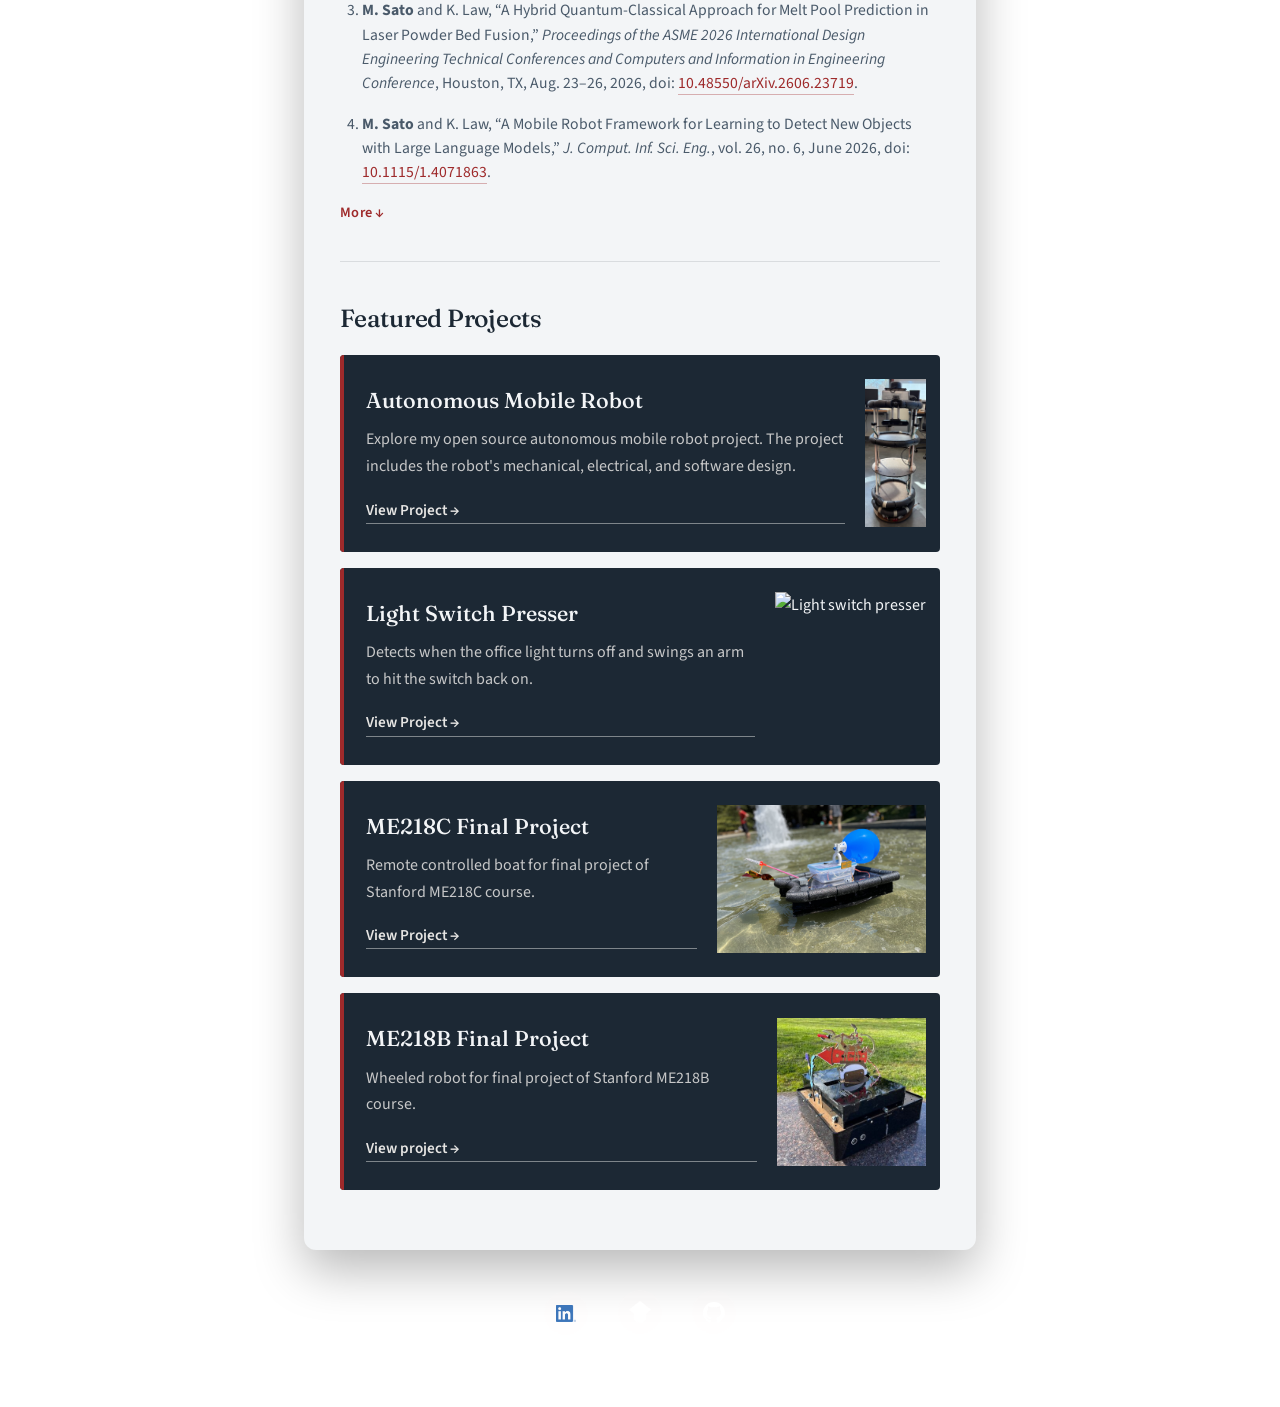
==== commit 304f5d2c: "Update research interests description" ====
--- a/index.html
+++ b/index.html
@@ -32,7 +32,7 @@
             <section class="about">
                 <h2>Research Interests</h2>
                 <p>
-                    I am broadly interested in computing in engineering. My PhD research is primarily in robotics and manufacturing, applying machine learning and quantum computing to real-world physical systems. My work spans perception and socially-aware navigation for human-centric multi-robot systems, as well as melt pool prediction and anomaly detection in laser powder bed fusion (LPBF) additive manufacturing. Recently, I've been exploring the use of near-term (NISQ-era) quantum computing for practical, deployable solutions.
+                    I am broadly interested in computing in engineering. My PhD research is primarily in robotics and manufacturing, applying machine learning and quantum computing to real-world physical systems. My work spans perception and socially-aware navigation for human-centric multi-robot systems, as well as melt pool prediction and anomaly detection in laser powder bed fusion (LPBF) additive manufacturing. I enjoy working with hardware and integrating software along the entire hardware stack (from microcontrollers to edge devices to the cloud). Recently, I've been exploring the use of near-term (NISQ-era) quantum computing for practical, deployable solutions for additive manufacturing and robotics applications.
                 </p>
             </section>
 
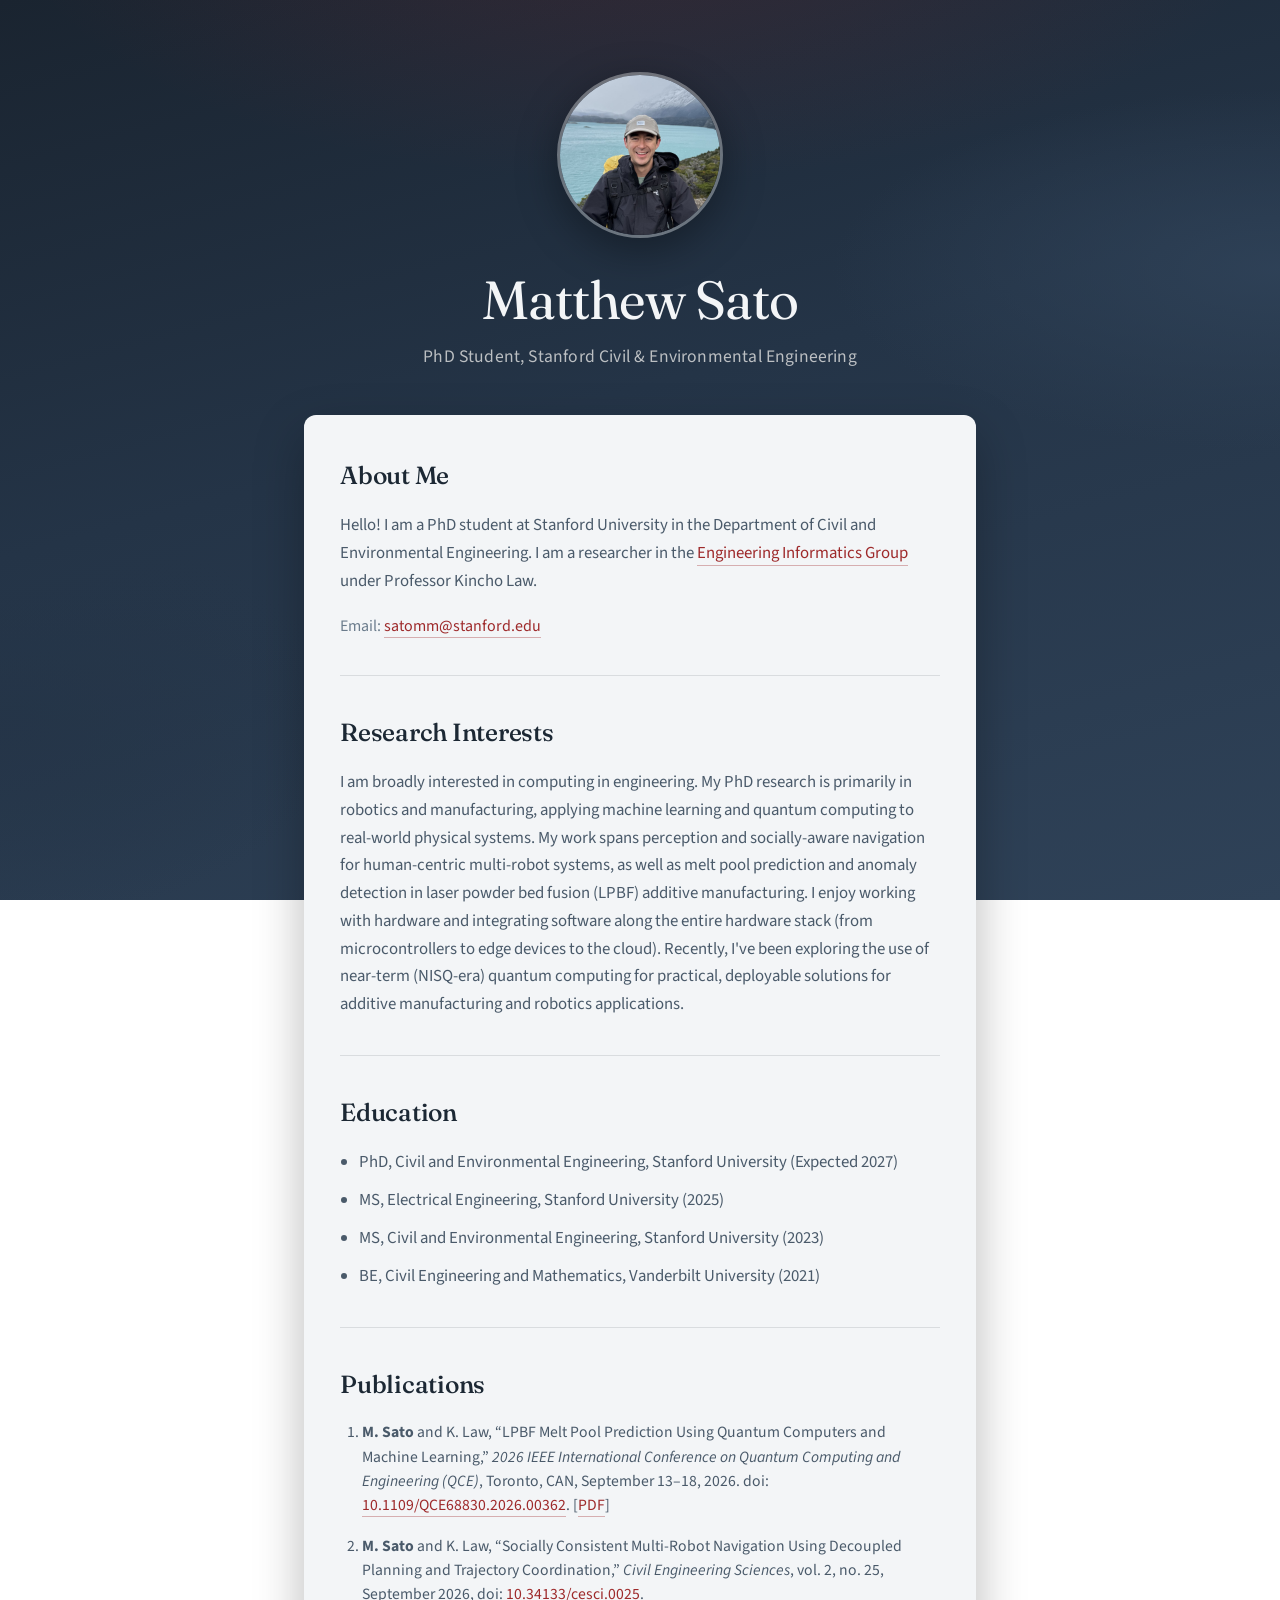
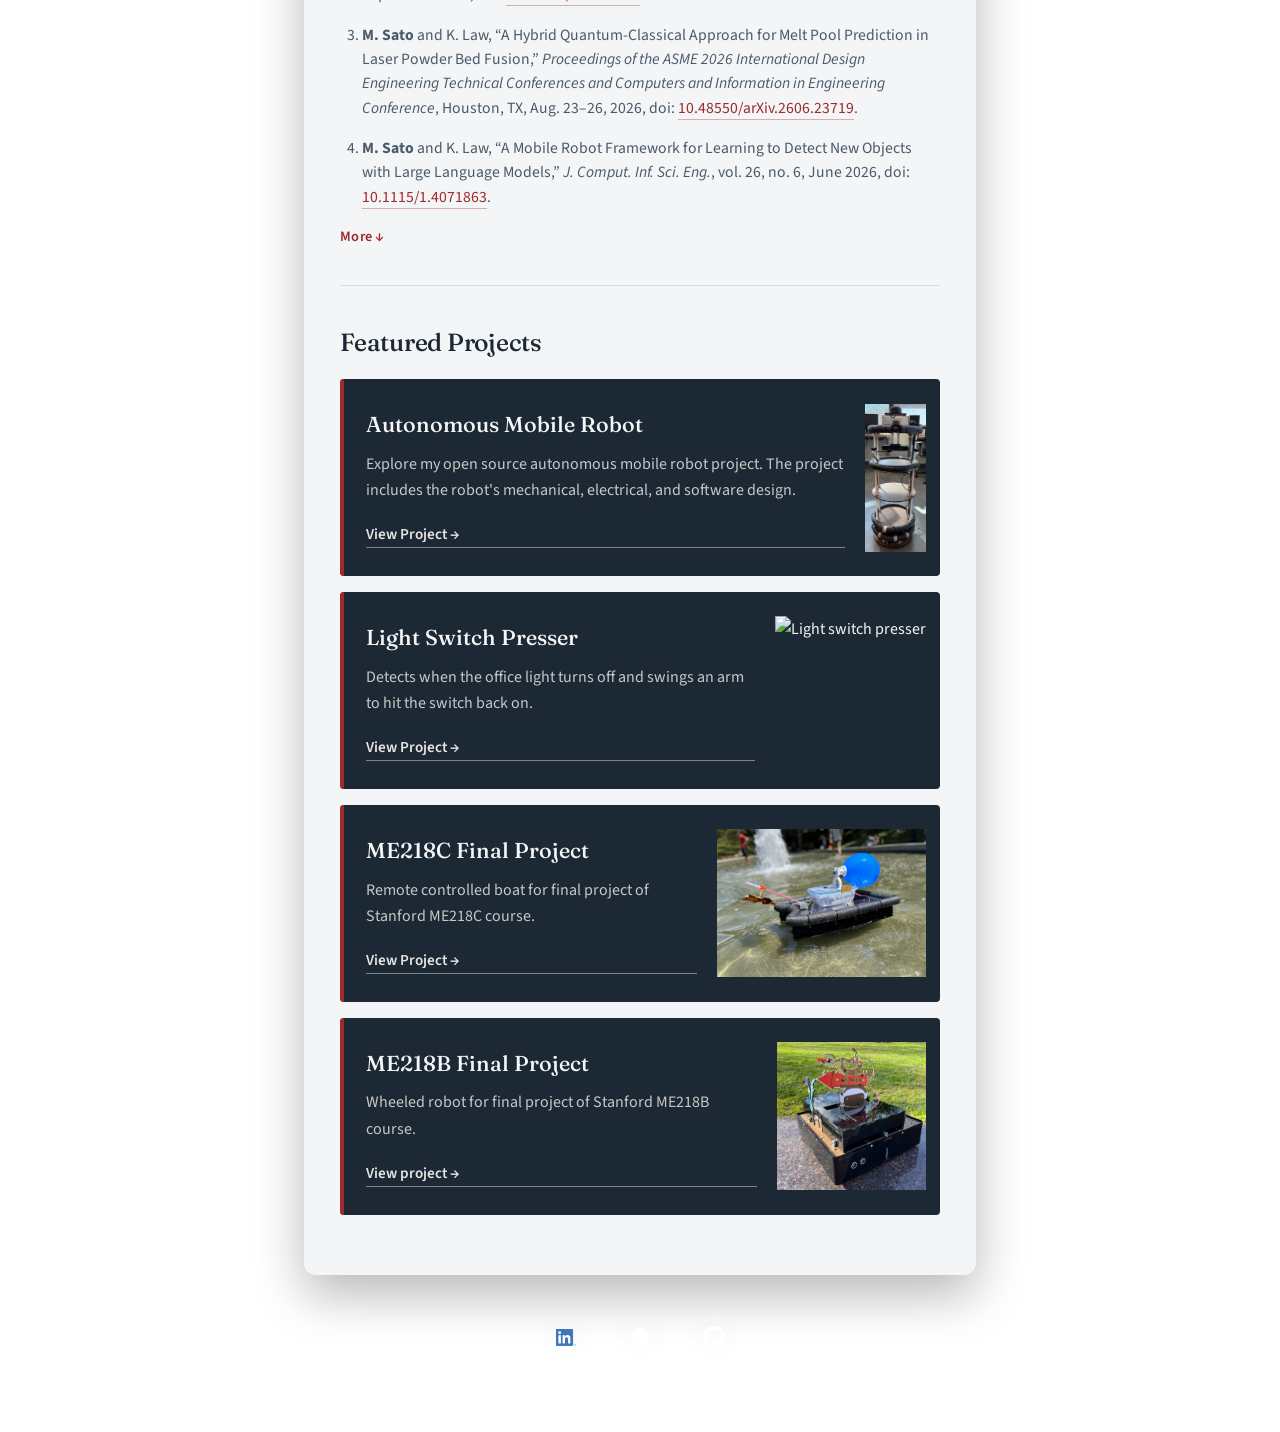
==== commit e9755e06: "Update qce doi" ====
--- a/index.html
+++ b/index.html
@@ -51,7 +51,7 @@
                     <span class="publications-title">Publications</span>
                     <span class="publication-preview">
                         <ol>
-                            <li><strong>M. Sato</strong> and K. Law, “LPBF Melt Pool Prediction Using Quantum Computers and Machine Learning,” <em>2026 IEEE International Conference on Quantum Computing and Engineering (QCE)</em>, Toronto, CAN, September 13–18, 2026. [<a href="https://eil.stanford.edu/sites/g/files/sbiybj34491/files/media/file/lpbf_quantum_preprint.pdf" target="_blank" rel="noopener noreferrer">PDF</a>]</li>
+                            <li><strong>M. Sato</strong> and K. Law, “LPBF Melt Pool Prediction Using Quantum Computers and Machine Learning,” <em>2026 IEEE International Conference on Quantum Computing and Engineering (QCE)</em>, Toronto, CAN, September 13–18, 2026. doi: <a href="https://doi.org/10.1109/QCE68830.2026.00362" target="_blank" rel="noopener noreferrer">10.1109/QCE68830.2026.00362</a>. [<a href="https://eil.stanford.edu/sites/g/files/sbiybj34491/files/media/file/lpbf_quantum_preprint.pdf" target="_blank" rel="noopener noreferrer">PDF</a>]</li>
                             <li><strong>M. Sato</strong> and K. Law, “Socially Consistent Multi-Robot Navigation Using Decoupled Planning and Trajectory Coordination,” <em>Civil Engineering Sciences</em>, vol. 2, no. 25, September 2026, doi: <a href="https://doi.org/10.34133/cesci.0025" target="_blank" rel="noopener noreferrer">10.34133/cesci.0025</a>.</li>
                             <li><strong>M. Sato</strong> and K. Law, “A Hybrid Quantum-Classical Approach for Melt Pool Prediction in Laser Powder Bed Fusion,” <em>Proceedings of the ASME 2026 International Design Engineering Technical Conferences and Computers and Information in Engineering Conference</em>, Houston, TX, Aug. 23–26, 2026, doi: <a href="https://doi.org/10.48550/arXiv.2606.23719" target="_blank" rel="noopener noreferrer">10.48550/arXiv.2606.23719</a>.</li>
                             <li><strong>M. Sato</strong> and K. Law, “A Mobile Robot Framework for Learning to Detect New Objects with Large Language Models,” <em>J. Comput. Inf. Sci. Eng.</em>, vol. 26, no. 6, June 2026, doi: <a href="https://doi.org/10.1115/1.4071863" target="_blank" rel="noopener noreferrer">10.1115/1.4071863</a>.</li>
@@ -61,7 +61,7 @@
                     <span class="more-indicator">More</span>
                 </summary>
                 <ol>
-                    <li><strong>M. Sato</strong> and K. Law, “LPBF Melt Pool Prediction Using Quantum Computers and Machine Learning,” <em>2026 IEEE International Conference on Quantum Computing and Engineering (QCE)</em>, Toronto, CAN, September 13–18, 2026. [<a href="https://eil.stanford.edu/sites/g/files/sbiybj34491/files/media/file/lpbf_quantum_preprint.pdf" target="_blank" rel="noopener noreferrer">PDF</a>]</li>
+                    <li><strong>M. Sato</strong> and K. Law, “LPBF Melt Pool Prediction Using Quantum Computers and Machine Learning,” <em>2026 IEEE International Conference on Quantum Computing and Engineering (QCE)</em>, Toronto, CAN, September 13–18, 2026. doi: <a href="https://doi.org/10.1109/QCE68830.2026.00362" target="_blank" rel="noopener noreferrer">10.1109/QCE68830.2026.00362</a>. [<a href="https://eil.stanford.edu/sites/g/files/sbiybj34491/files/media/file/lpbf_quantum_preprint.pdf" target="_blank" rel="noopener noreferrer">PDF</a>]</li>
                     <li><strong>M. Sato</strong> and K. Law, “Socially Consistent Multi-Robot Navigation Using Decoupled Planning and Trajectory Coordination,” <em>Civil Engineering Sciences</em>, vol. 2, no. 25, September 2026, doi: <a href="https://doi.org/10.34133/cesci.0025" target="_blank" rel="noopener noreferrer">10.34133/cesci.0025</a>.</li>
                     <li><strong>M. Sato</strong> and K. Law, “A Hybrid Quantum-Classical Approach for Melt Pool Prediction in Laser Powder Bed Fusion,” <em>Proceedings of the ASME 2026 International Design Engineering Technical Conferences and Computers and Information in Engineering Conference</em>, Houston, TX, Aug. 23–26, 2026, doi: <a href="https://doi.org/10.48550/arXiv.2606.23719" target="_blank" rel="noopener noreferrer">10.48550/arXiv.2606.23719</a>.</li>
                     <li><strong>M. Sato</strong> and K. Law, “A Mobile Robot Framework for Learning to Detect New Objects with Large Language Models,” <em>J. Comput. Inf. Sci. Eng.</em>, vol. 26, no. 6, June 2026, doi: <a href="https://doi.org/10.1115/1.4071863" target="_blank" rel="noopener noreferrer">10.1115/1.4071863</a>.</li>
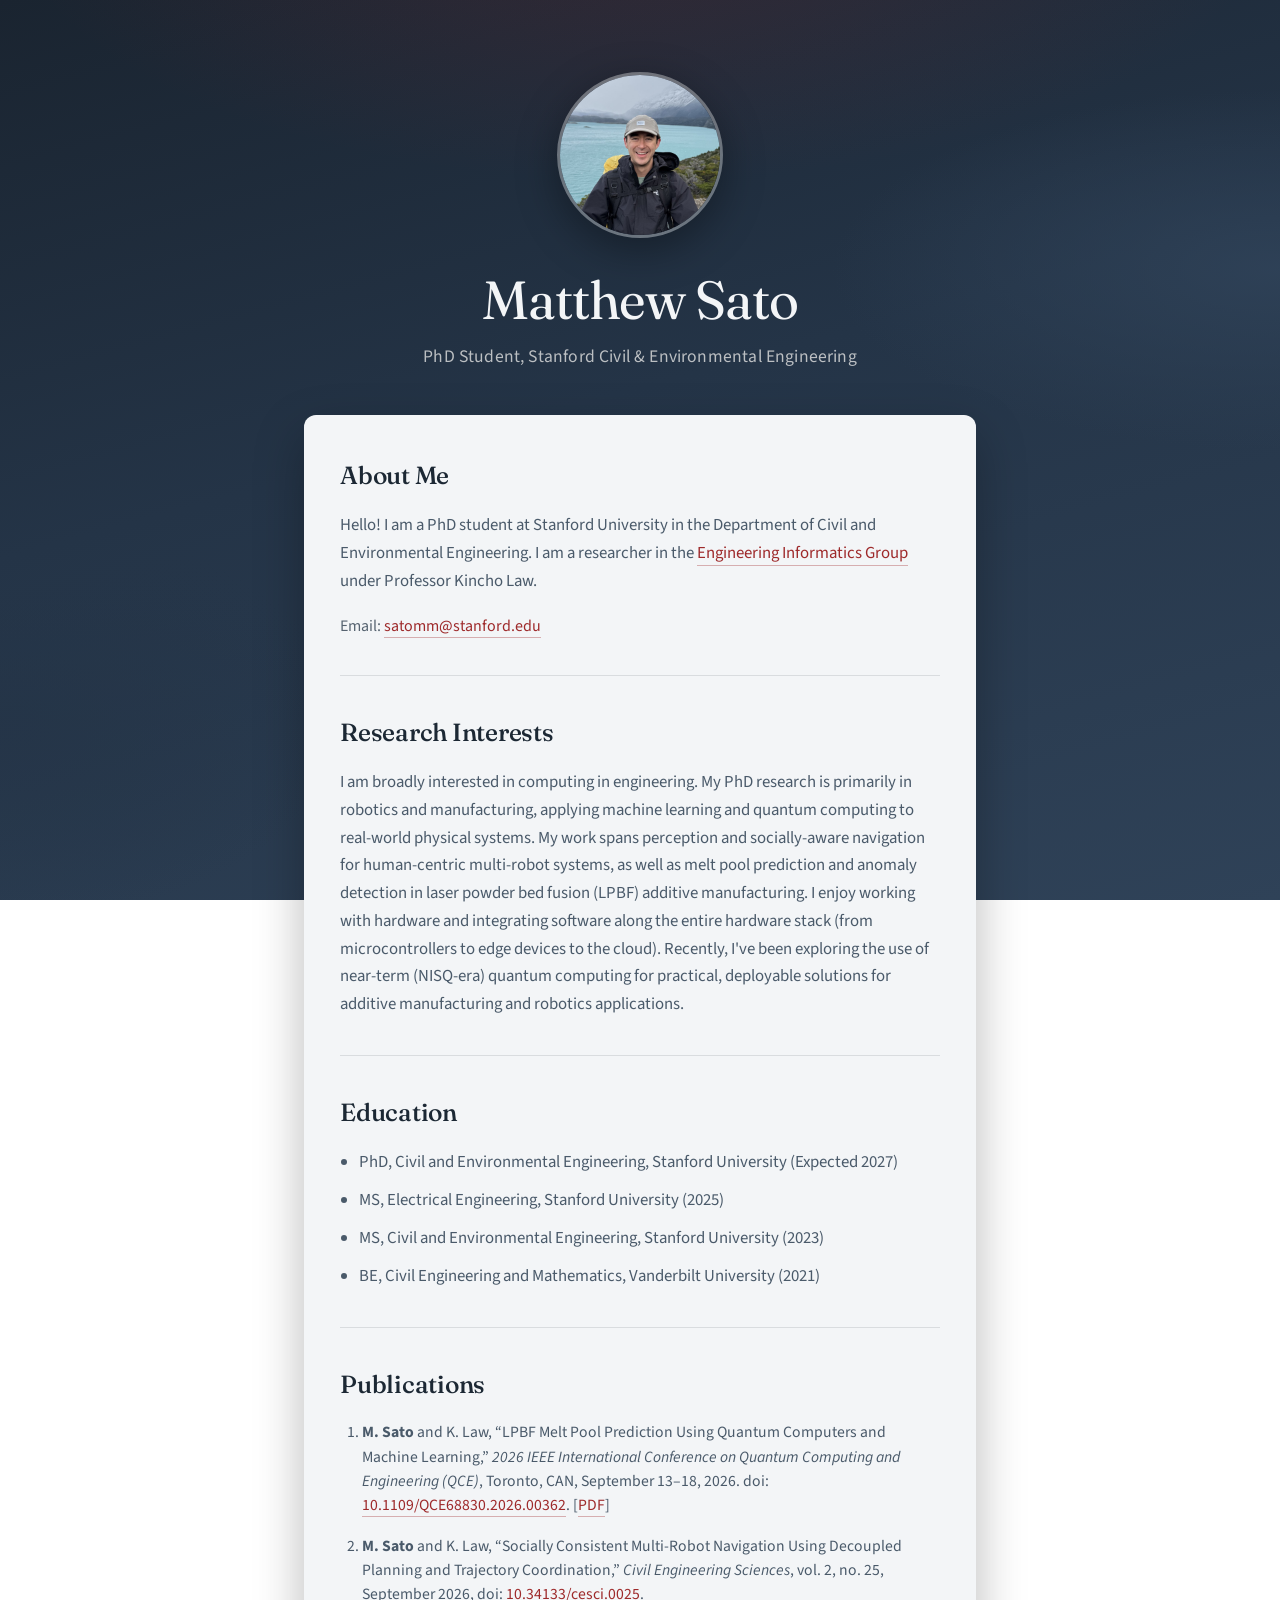
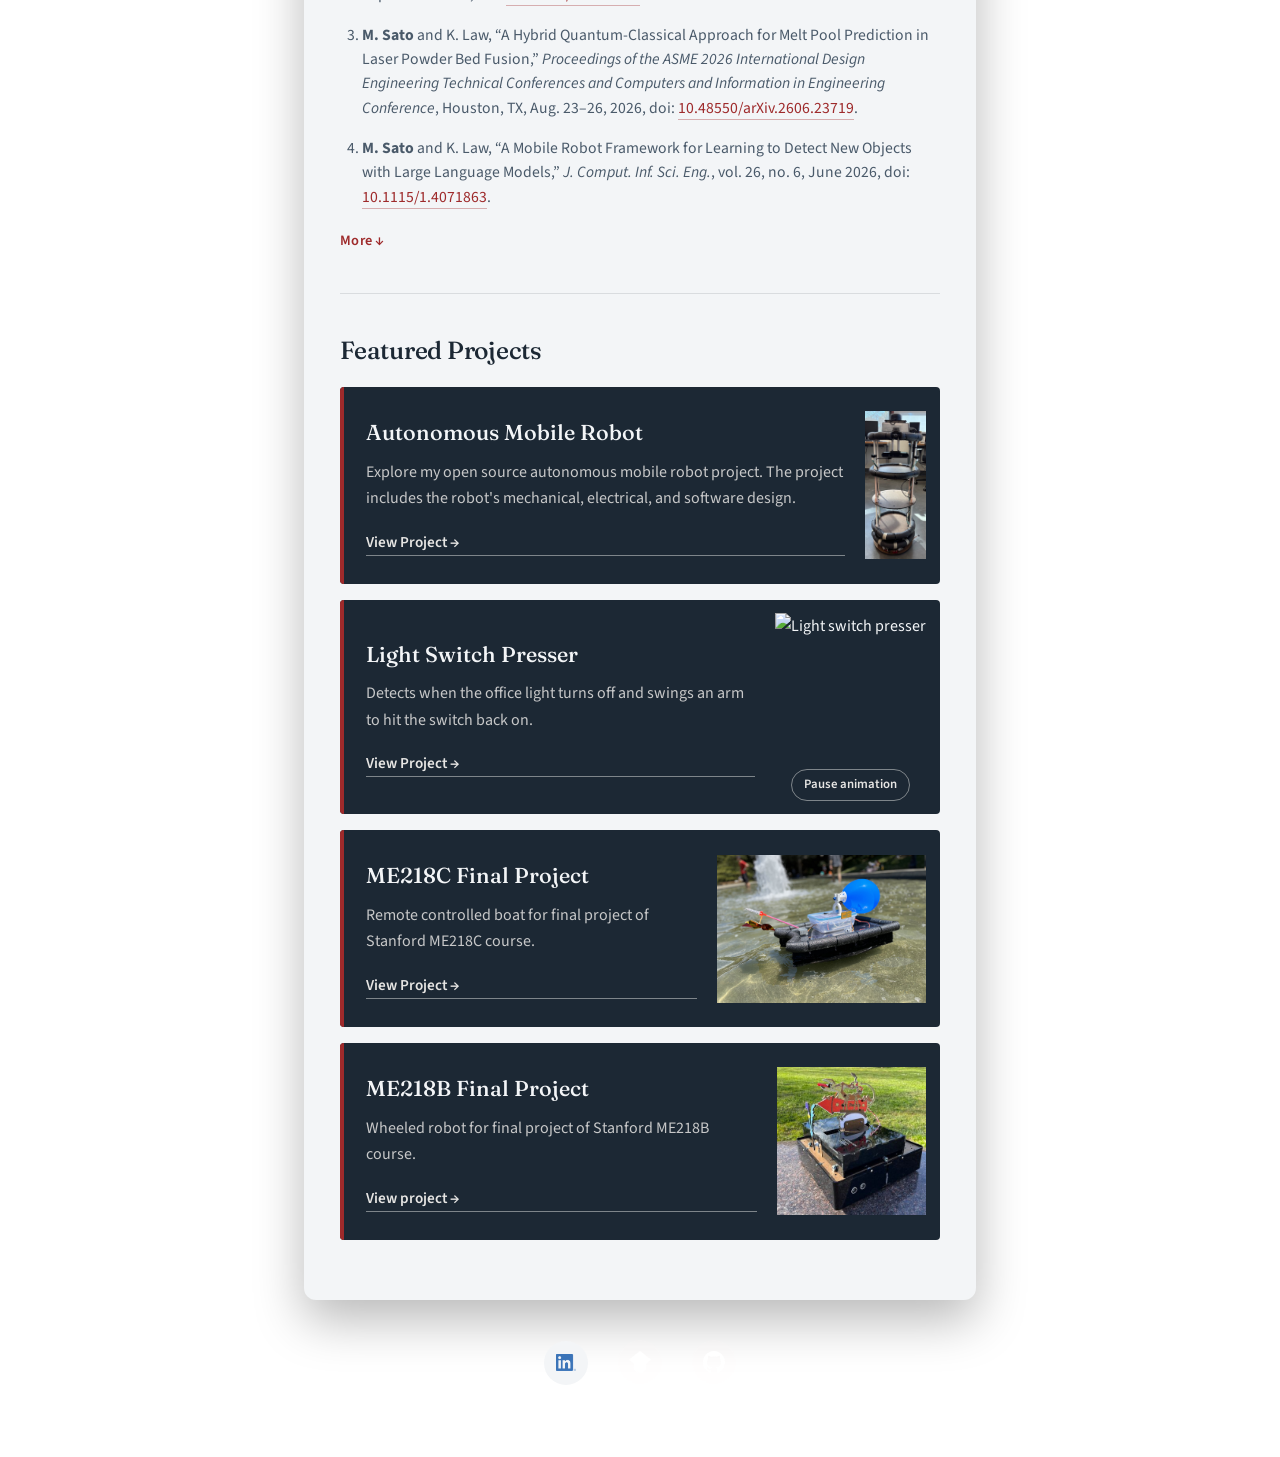
==== commit 87fb00c2: "Improve accessibility" ====
--- a/index.html
+++ b/index.html
@@ -22,6 +22,7 @@
             <p class="subtitle">PhD Student, Stanford Civil &amp; Environmental Engineering</p>
         </header>
 
+        <main>
         <div class="panel">
             <section class="about">
                 <h2>About Me</h2>
@@ -46,21 +47,18 @@
                 </ul>
             </section>
 
-            <details class="publications">
-                <summary>
-                    <span class="publications-title">Publications</span>
-                    <span class="publication-preview">
-                        <ol>
+            <section class="publications" id="publications">
+                <h2>Publications</h2>
+                <div class="publication-preview">
+                    <ol>
                             <li><strong>M. Sato</strong> and K. Law, “LPBF Melt Pool Prediction Using Quantum Computers and Machine Learning,” <em>2026 IEEE International Conference on Quantum Computing and Engineering (QCE)</em>, Toronto, CAN, September 13–18, 2026. doi: <a href="https://doi.org/10.1109/QCE68830.2026.00362" target="_blank" rel="noopener noreferrer">10.1109/QCE68830.2026.00362</a>. [<a href="https://eil.stanford.edu/sites/g/files/sbiybj34491/files/media/file/lpbf_quantum_preprint.pdf" target="_blank" rel="noopener noreferrer">PDF</a>]</li>
                             <li><strong>M. Sato</strong> and K. Law, “Socially Consistent Multi-Robot Navigation Using Decoupled Planning and Trajectory Coordination,” <em>Civil Engineering Sciences</em>, vol. 2, no. 25, September 2026, doi: <a href="https://doi.org/10.34133/cesci.0025" target="_blank" rel="noopener noreferrer">10.34133/cesci.0025</a>.</li>
                             <li><strong>M. Sato</strong> and K. Law, “A Hybrid Quantum-Classical Approach for Melt Pool Prediction in Laser Powder Bed Fusion,” <em>Proceedings of the ASME 2026 International Design Engineering Technical Conferences and Computers and Information in Engineering Conference</em>, Houston, TX, Aug. 23–26, 2026, doi: <a href="https://doi.org/10.48550/arXiv.2606.23719" target="_blank" rel="noopener noreferrer">10.48550/arXiv.2606.23719</a>.</li>
                             <li><strong>M. Sato</strong> and K. Law, “A Mobile Robot Framework for Learning to Detect New Objects with Large Language Models,” <em>J. Comput. Inf. Sci. Eng.</em>, vol. 26, no. 6, June 2026, doi: <a href="https://doi.org/10.1115/1.4071863" target="_blank" rel="noopener noreferrer">10.1115/1.4071863</a>.</li>
 
                         </ol>
-                    </span>
-                    <span class="more-indicator">More</span>
-                </summary>
-                <ol>
+                </div>
+                <ol class="publication-list" id="publication-list" hidden>
                     <li><strong>M. Sato</strong> and K. Law, “LPBF Melt Pool Prediction Using Quantum Computers and Machine Learning,” <em>2026 IEEE International Conference on Quantum Computing and Engineering (QCE)</em>, Toronto, CAN, September 13–18, 2026. doi: <a href="https://doi.org/10.1109/QCE68830.2026.00362" target="_blank" rel="noopener noreferrer">10.1109/QCE68830.2026.00362</a>. [<a href="https://eil.stanford.edu/sites/g/files/sbiybj34491/files/media/file/lpbf_quantum_preprint.pdf" target="_blank" rel="noopener noreferrer">PDF</a>]</li>
                     <li><strong>M. Sato</strong> and K. Law, “Socially Consistent Multi-Robot Navigation Using Decoupled Planning and Trajectory Coordination,” <em>Civil Engineering Sciences</em>, vol. 2, no. 25, September 2026, doi: <a href="https://doi.org/10.34133/cesci.0025" target="_blank" rel="noopener noreferrer">10.34133/cesci.0025</a>.</li>
                     <li><strong>M. Sato</strong> and K. Law, “A Hybrid Quantum-Classical Approach for Melt Pool Prediction in Laser Powder Bed Fusion,” <em>Proceedings of the ASME 2026 International Design Engineering Technical Conferences and Computers and Information in Engineering Conference</em>, Houston, TX, Aug. 23–26, 2026, doi: <a href="https://doi.org/10.48550/arXiv.2606.23719" target="_blank" rel="noopener noreferrer">10.48550/arXiv.2606.23719</a>.</li>
@@ -73,8 +71,8 @@
                     <li>B. Kapusuzoglu, P. Nath, <strong>M. Sato</strong>, S. Mahadevan, and P. Witherell, “Multi-Objective Optimization Under Uncertainty of Part Quality in Fused Filament Fabrication,” <em>ASCE-ASME J Risk and Uncert in Engrg Sys Part B Mech Engrg</em>, vol. 8, no. 1, Jan. 2022, doi: <a href="https://doi.org/10.1115/1.4053181" target="_blank" rel="noopener noreferrer">10.1115/1.4053181</a>.</li>
                     <li>B. Kapusuzoglu, <strong>M. Sato</strong>, S. Mahadevan, and P. Witherell, “Process Optimization Under Uncertainty for Improving the Bond Quality of Polymer Filaments in Fused Filament Fabrication,” <em>Journal of Manufacturing Science and Engineering</em>, vol. 143, no. 2, Oct. 2020, doi: <a href="https://doi.org/10.1115/1.4048073" target="_blank" rel="noopener noreferrer">10.1115/1.4048073</a>.</li>
                 </ol>
-                <button type="button" class="less-toggle">Less ↑</button>
-            </details>
+                <button type="button" class="publications-toggle" aria-expanded="false" aria-controls="publication-list">More</button>
+            </section>
 
             <section class="projects">
                 <h2>Featured Projects</h2>
@@ -82,7 +80,7 @@
                     <div class="project-card-body">
                         <h3>Autonomous Mobile Robot</h3>
                         <p>Explore my open source autonomous mobile robot project. The project includes the robot's mechanical, electrical, and software design.</p>
-                        <a href="./mattbot/index.html" class="project-link">View Project →</a>
+                        <a href="./mattbot/index.html" class="project-link">View <span class="visually-hidden">Autonomous Mobile Robot </span>Project →</a>
                     </div>
                     <div class="project-preview-wrap">
                         <img class="project-preview" src="images/robot.png" alt="Autonomous mobile robot">
@@ -92,17 +90,20 @@
                     <div class="project-card-body">
                         <h3>Light Switch Presser</h3>
                         <p>Detects when the office light turns off and swings an arm to hit the switch back on.</p>
-                        <a href="https://github.com/satomm1/light-switch-presser" class="project-link" target="_blank" rel="noopener noreferrer">View Project →</a>
+                        <a href="https://github.com/satomm1/light-switch-presser" class="project-link" target="_blank" rel="noopener noreferrer">View <span class="visually-hidden">Light Switch Presser </span>Project →</a>
                     </div>
                     <div class="project-preview-wrap">
-                        <img class="project-preview" src="images/light_demo.gif" alt="Light switch presser">
+                        <figure class="demo-figure">
+                            <img class="project-preview" id="light-demo" src="images/light_demo.gif" data-animated="images/light_demo.gif" data-still="images/light_demo_still.jpg" alt="Light switch presser">
+                            <button type="button" class="media-toggle" aria-pressed="true" aria-controls="light-demo">Pause animation</button>
+                        </figure>
                     </div>
                 </div>
                 <div class="project-card">
                     <div class="project-card-body">
                         <h3>ME218C Final Project</h3>
                         <p>Remote controlled boat for final project of Stanford ME218C course.</p>
-                        <a href="https://raveraft.weebly.com/" class="project-link" target="_blank" rel="noopener noreferrer">View Project →</a>
+                        <a href="https://raveraft.weebly.com/" class="project-link" target="_blank" rel="noopener noreferrer">View <span class="visually-hidden">ME218C Final </span>Project →</a>
                     </div>
                     <div class="project-preview-wrap">
                         <img class="project-preview" src="images/rc_boat.jpg" alt="Remote controlled boat">
@@ -112,7 +113,7 @@
                     <div class="project-card-body">
                         <h3>ME218B Final Project</h3>
                         <p>Wheeled robot for final project of Stanford ME218B course.</p>
-                        <a href="https://reporoadrunna.weebly.com/" class="project-link" target="_blank" rel="noopener noreferrer">View project →</a>
+                        <a href="https://reporoadrunna.weebly.com/" class="project-link" target="_blank" rel="noopener noreferrer">View <span class="visually-hidden">ME218B Final </span>project →</a>
                     </div>
                     <div class="project-preview-wrap">
                         <img class="project-preview" src="images/me218b.jpg" alt="Wheeled robot">
@@ -121,24 +122,52 @@
             </section>
         </div>
 
-        <section class="social-links">
+        <section class="social-links" aria-label="Social profiles">
             <a href="https://www.linkedin.com/in/matthew-sato-4ab47514b" title="LinkedIn" target="_blank" rel="noopener noreferrer"><img src="images/LI-In-Bug.png" alt="LinkedIn"></a>
             <a href="https://scholar.google.com/citations?user=rNj6LR4AAAAJ&hl=en" title="Google Scholar" target="_blank" rel="noopener noreferrer"><img src="images/scholar.png" alt="Google Scholar"></a>
             <a href="https://github.com/satomm1" title="GitHub" target="_blank" rel="noopener noreferrer"><img src="images/github.svg" alt="GitHub"></a>
         </section>
+        </main>
     </div>
+    <button type="button" class="back-to-top" aria-label="Back to top">↑</button>
     <script>
-        document.querySelector('.less-toggle').addEventListener('click', function () {
-            const details = this.closest('details');
-            details.open = false;
-            details.scrollIntoView({ block: 'start' });
+        const publications = document.querySelector('.publications');
+        const publicationsToggle = publications.querySelector('.publications-toggle');
+        const publicationList = document.getElementById('publication-list');
+        publicationsToggle.addEventListener('click', function () {
+            const open = publications.classList.toggle('is-open');
+            publicationsToggle.setAttribute('aria-expanded', open ? 'true' : 'false');
+            publicationsToggle.textContent = open ? 'Less' : 'More';
+            publicationList.hidden = !open;
+            if (!open) {
+                const reduceMotion = window.matchMedia('(prefers-reduced-motion: reduce)').matches;
+                publications.scrollIntoView({ block: 'start', behavior: reduceMotion ? 'auto' : 'smooth' });
+            }
         });
-        document.querySelectorAll('.publications summary a').forEach(function (link) {
-            link.addEventListener('click', function (e) {
-                e.preventDefault();
-                e.stopPropagation();
-                window.open(link.href, '_blank', 'noopener,noreferrer');
-            });
+
+        const lightDemo = document.getElementById('light-demo');
+        const mediaToggle = document.querySelector('.media-toggle');
+        const setDemoPlaying = function (playing) {
+            lightDemo.src = playing ? lightDemo.dataset.animated : lightDemo.dataset.still;
+            mediaToggle.setAttribute('aria-pressed', playing ? 'true' : 'false');
+            mediaToggle.textContent = playing ? 'Pause animation' : 'Play animation';
+        };
+        if (window.matchMedia('(prefers-reduced-motion: reduce)').matches) {
+            setDemoPlaying(false);
+        }
+        mediaToggle.addEventListener('click', function () {
+            setDemoPlaying(mediaToggle.getAttribute('aria-pressed') !== 'true');
+        });
+
+        const backToTop = document.querySelector('.back-to-top');
+        const showBackToTop = function () {
+            backToTop.classList.toggle('is-visible', window.scrollY > 320);
+        };
+        showBackToTop();
+        window.addEventListener('scroll', showBackToTop, { passive: true });
+        backToTop.addEventListener('click', function () {
+            const reduceMotion = window.matchMedia('(prefers-reduced-motion: reduce)').matches;
+            window.scrollTo({ top: 0, behavior: reduceMotion ? 'auto' : 'smooth' });
         });
     </script>
 </body>
--- a/styles.css
+++ b/styles.css
@@ -4,7 +4,7 @@
     --bg-lift: #2f4258;
     --ink: #1c2834;
     --ink-soft: #4a5a6a;
-    --ink-faint: #6b7c8c;
+    --ink-faint: #566370;
     --paper: #f3f5f7;
     --paper-edge: rgba(255, 255, 255, 0.08);
     --accent: #9e2a2b;
@@ -91,9 +91,7 @@
     animation: rise 0.8s ease-out 0.12s both;
 }
 
-.panel section + section,
-.panel details + section,
-.panel section + details {
+.panel section + section {
     margin-top: 2.25rem;
     padding-top: 2.25rem;
     border-top: 1px solid var(--line);
@@ -151,33 +149,8 @@
 }
 
 /* Publications */
-.publications summary {
-    cursor: pointer;
-    list-style: none;
-    user-select: none;
-}
-
-.publications summary::-webkit-details-marker {
-    display: none;
-}
-
-.publications-title {
-    display: block;
-    font-family: var(--font-display);
-    font-size: 1.55rem;
-    font-weight: 500;
-    color: var(--ink);
-    margin-bottom: 1rem;
-    letter-spacing: -0.01em;
-}
-
-.publication-preview {
-    display: block;
-    text-align: left;
-}
-
 .publication-preview ol,
-.publications > ol {
+.publication-list {
     color: var(--ink-soft);
     font-size: 0.98rem;
     line-height: 1.55;
@@ -185,23 +158,13 @@
     padding-left: 1.35rem;
 }
 
-.publication-preview li {
+.publication-preview li,
+.publication-list li {
     margin-bottom: 1rem;
 }
 
-.publication-preview li:last-child {
-    margin-bottom: 0;
-}
-
-.publications > ol {
-    margin-top: 0.25rem;
-}
-
-.publications > ol li {
-    margin-bottom: 1rem;
-}
-
-.publications > ol li:last-child {
+.publication-preview li:last-child,
+.publication-list li:last-child {
     margin-bottom: 0;
 }
 
@@ -209,33 +172,15 @@
     font-style: italic;
 }
 
-.more-indicator {
+.publications.is-open .publication-preview {
+    display: none;
+}
+
+.publications-toggle {
     display: inline-block;
     margin-top: 1rem;
-    font-size: 0.9rem;
-    font-weight: 600;
-    color: var(--accent);
-    letter-spacing: 0.02em;
-}
-
-.more-indicator::after {
-    content: " \2193";
-}
-
-.publications[open] .publication-preview,
-.publications[open] .more-indicator {
-    display: none;
-}
-
-.publications summary:hover .publications-title,
-.publications summary:hover .more-indicator {
-    color: var(--accent-soft);
-}
-
-.less-toggle {
-    display: block;
-    margin: 1.25rem 0 0;
-    padding: 0;
+    padding: 0.35rem 0;
+    min-height: 2rem;
     border: none;
     background: none;
     font-family: inherit;
@@ -246,7 +191,15 @@
     letter-spacing: 0.02em;
 }
 
-.less-toggle:hover {
+.publications-toggle::after {
+    content: " \2193";
+}
+
+.publications.is-open .publications-toggle::after {
+    content: " \2191";
+}
+
+.publications-toggle:hover {
     color: var(--accent-soft);
 }
 
@@ -412,11 +365,99 @@
     opacity: 0.9;
 }
 
+.social-links a[title="LinkedIn"] {
+    background: var(--paper);
+    border-color: transparent;
+}
+
+.social-links a[title="LinkedIn"]:hover {
+    background: #ffffff;
+    border-color: transparent;
+}
+
 .social-links a[title="LinkedIn"] img {
-    /* LinkedIn blue bug - keep brand color */
     filter: none;
     width: 20px;
     height: 20px;
+}
+
+.demo-figure {
+    display: flex;
+    flex-direction: column;
+    align-items: center;
+    gap: 0.45rem;
+    margin: 0;
+}
+
+.media-toggle {
+    border: 1px solid rgba(247, 245, 242, 0.45);
+    border-radius: 999px;
+    background: transparent;
+    color: rgba(247, 245, 242, 0.92);
+    font-family: inherit;
+    font-size: 0.8rem;
+    font-weight: 600;
+    line-height: 1;
+    min-height: 2rem;
+    padding: 0.4rem 0.75rem;
+    cursor: pointer;
+}
+
+.media-toggle:hover {
+    color: #f0c4c0;
+    border-color: #f0c4c0;
+}
+
+.visually-hidden {
+    position: absolute;
+    width: 1px;
+    height: 1px;
+    padding: 0;
+    margin: -1px;
+    overflow: hidden;
+    clip: rect(0, 0, 0, 0);
+    white-space: nowrap;
+    border: 0;
+}
+
+.back-to-top {
+    position: fixed;
+    right: 1.25rem;
+    bottom: 1.25rem;
+    z-index: 20;
+    width: 44px;
+    height: 44px;
+    border: 1px solid var(--paper-edge);
+    border-radius: 50%;
+    background: rgba(26, 36, 48, 0.9);
+    color: var(--paper);
+    font-family: var(--font-body);
+    font-size: 1.25rem;
+    line-height: 1;
+    cursor: pointer;
+    box-shadow: 0 8px 24px rgba(0, 0, 0, 0.28);
+    opacity: 0;
+    visibility: hidden;
+    pointer-events: none;
+    transform: translateY(8px);
+    transition: opacity 0.25s ease, transform 0.25s ease, visibility 0.25s ease, background 0.2s ease, border-color 0.2s ease;
+}
+
+.back-to-top.is-visible {
+    opacity: 1;
+    visibility: visible;
+    pointer-events: auto;
+    transform: translateY(0);
+}
+
+.back-to-top:hover {
+    background: rgba(47, 66, 88, 0.96);
+    border-color: rgba(247, 245, 242, 0.35);
+}
+
+.back-to-top:focus-visible {
+    outline: 2px solid var(--paper);
+    outline-offset: 3px;
 }
 
 @keyframes rise {
@@ -431,6 +472,10 @@
 }
 
 @media (prefers-reduced-motion: reduce) {
+    html {
+        scroll-behavior: auto;
+    }
+
     .header,
     .panel,
     .social-links {
@@ -438,7 +483,8 @@
     }
 
     .project-card,
-    .social-links a {
+    .social-links a,
+    .back-to-top {
         transition: none;
     }
 }
@@ -488,4 +534,9 @@
     .social-links a {
         margin: 0 0.55rem;
     }
-}
+
+    .back-to-top {
+        right: 1rem;
+        bottom: 1rem;
+    }
+}
